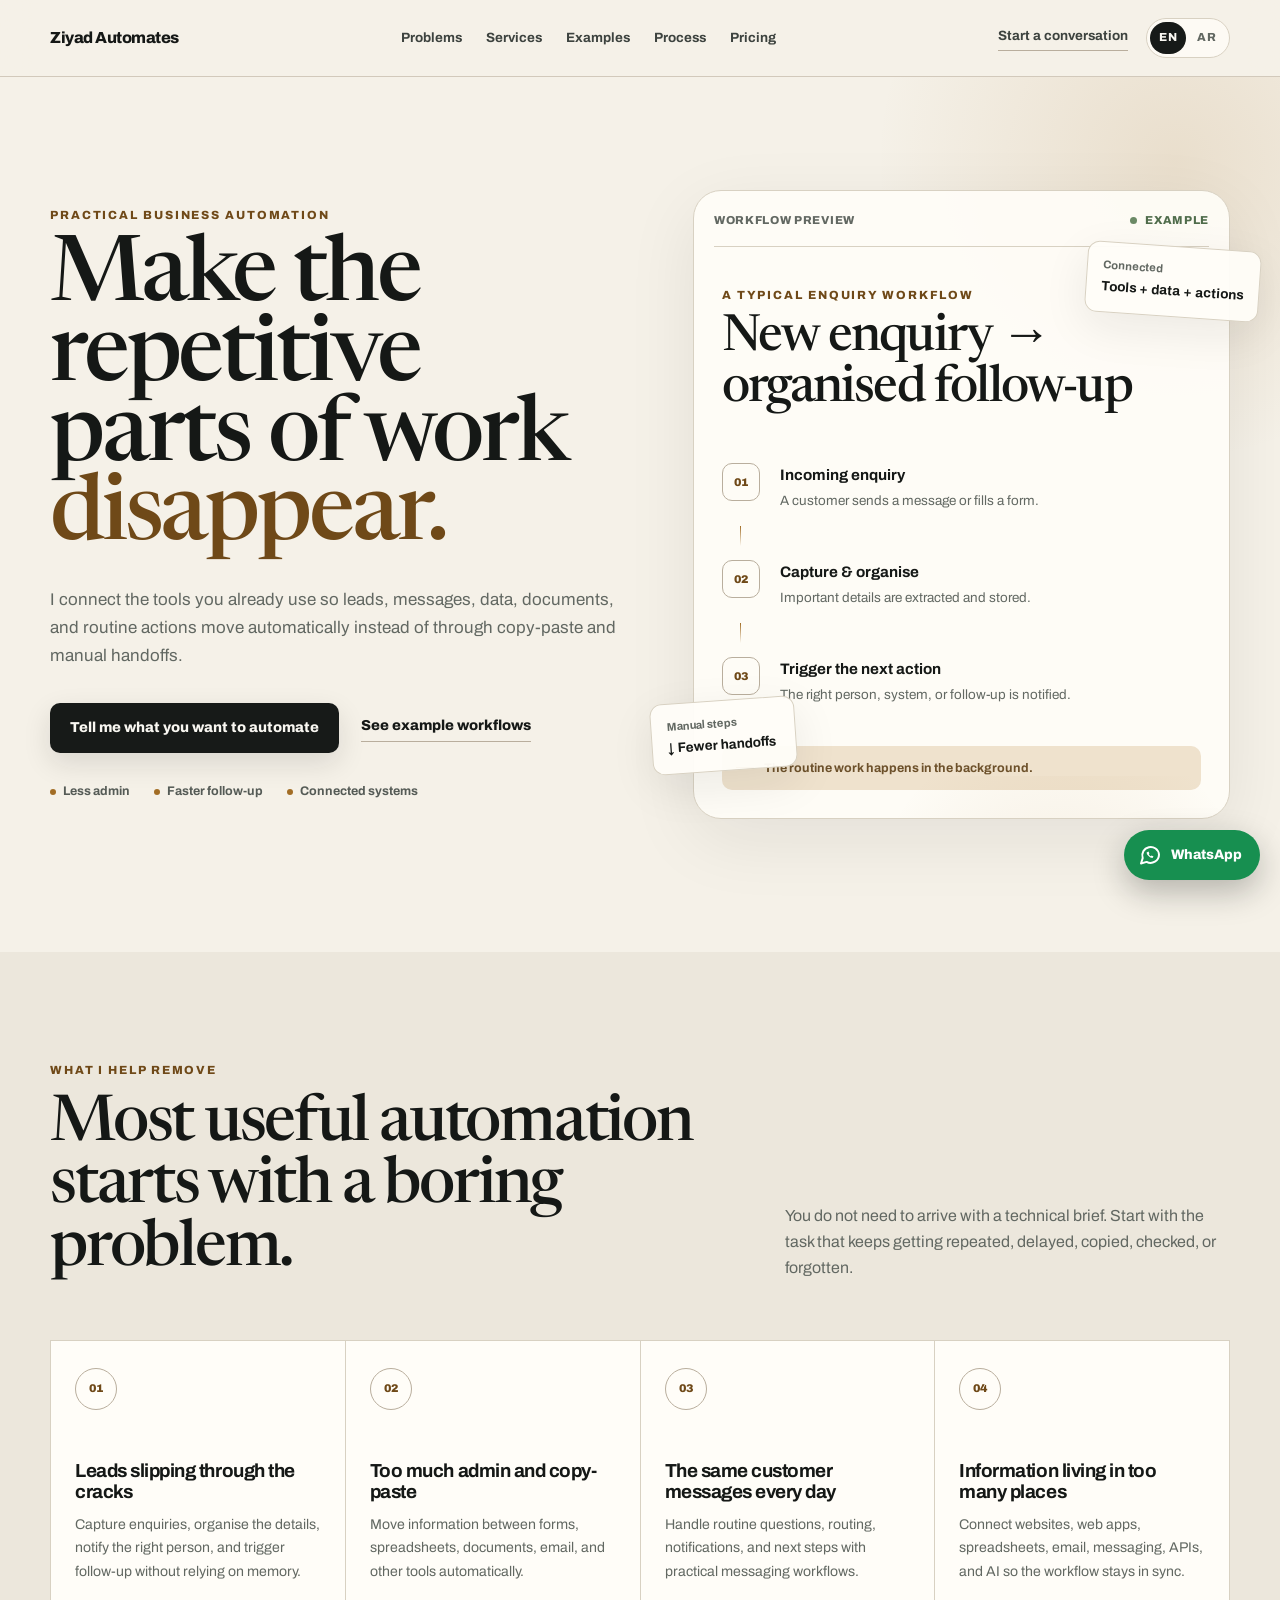
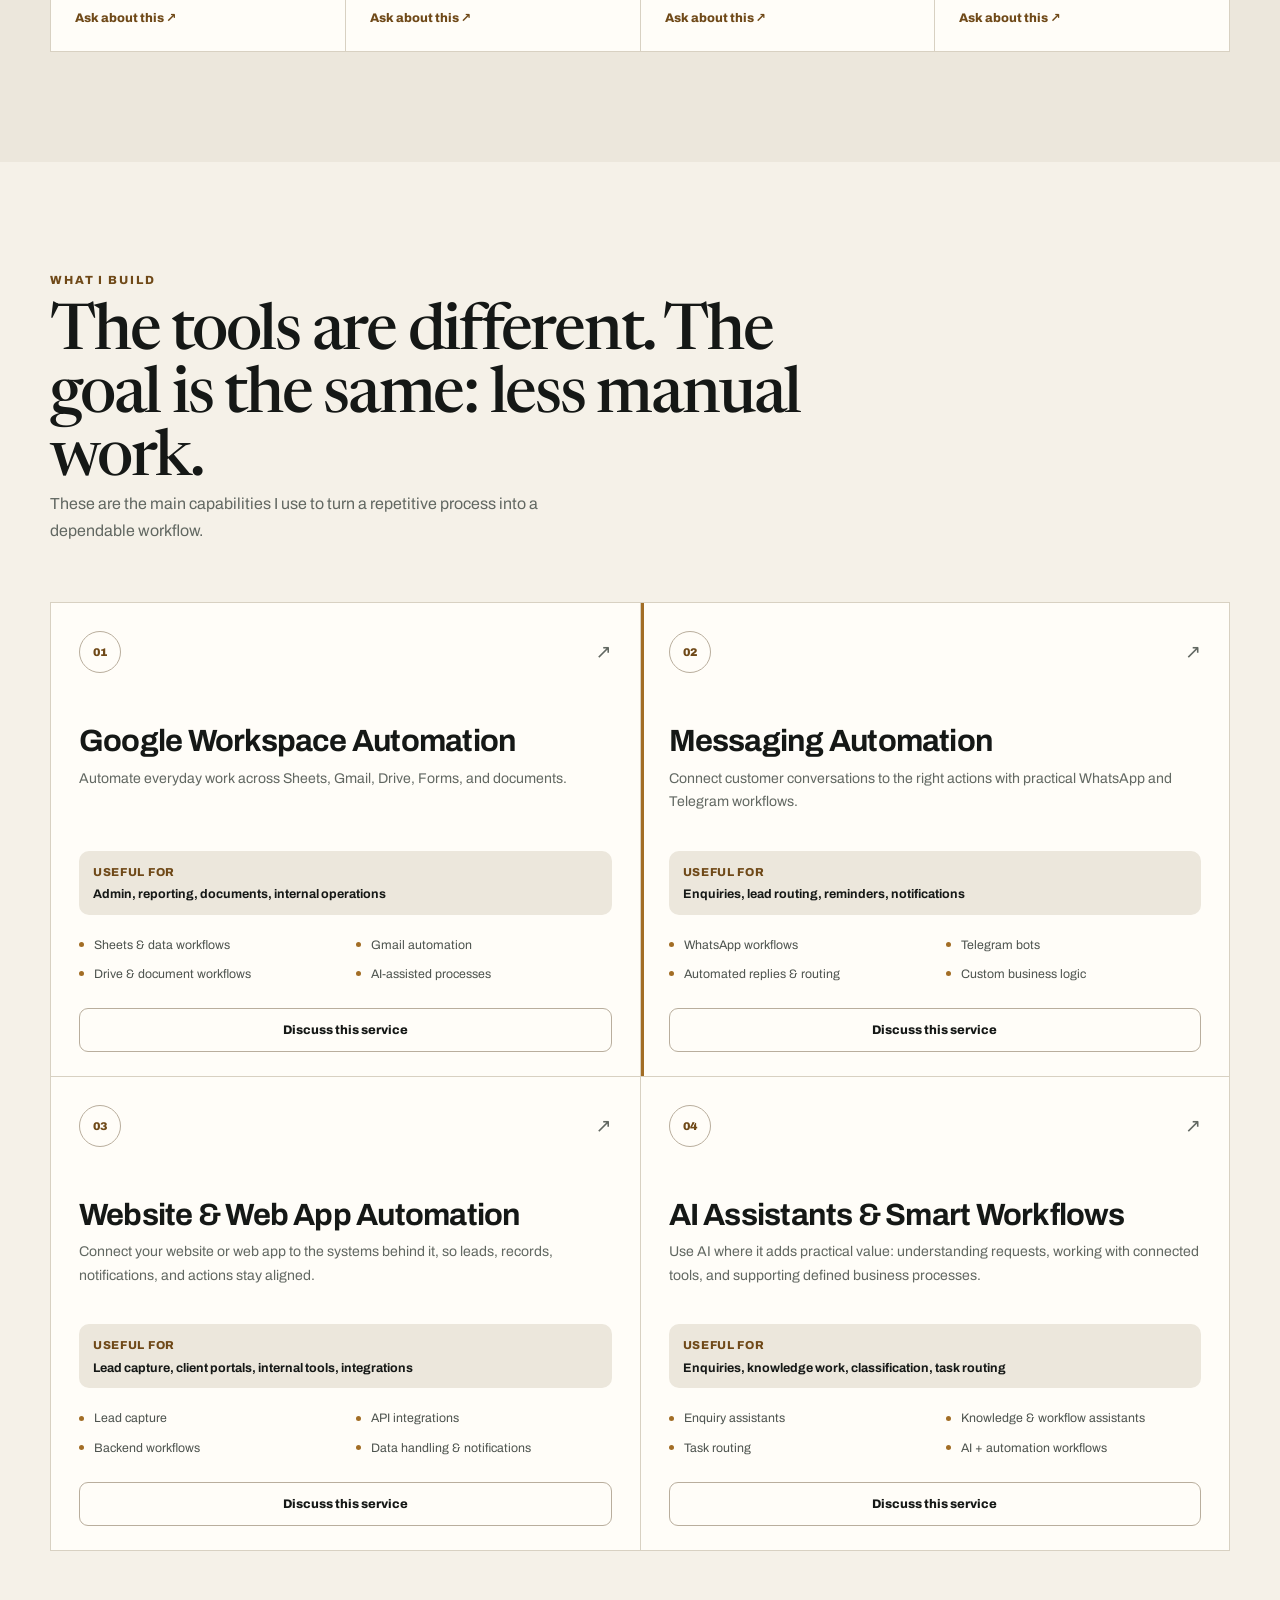
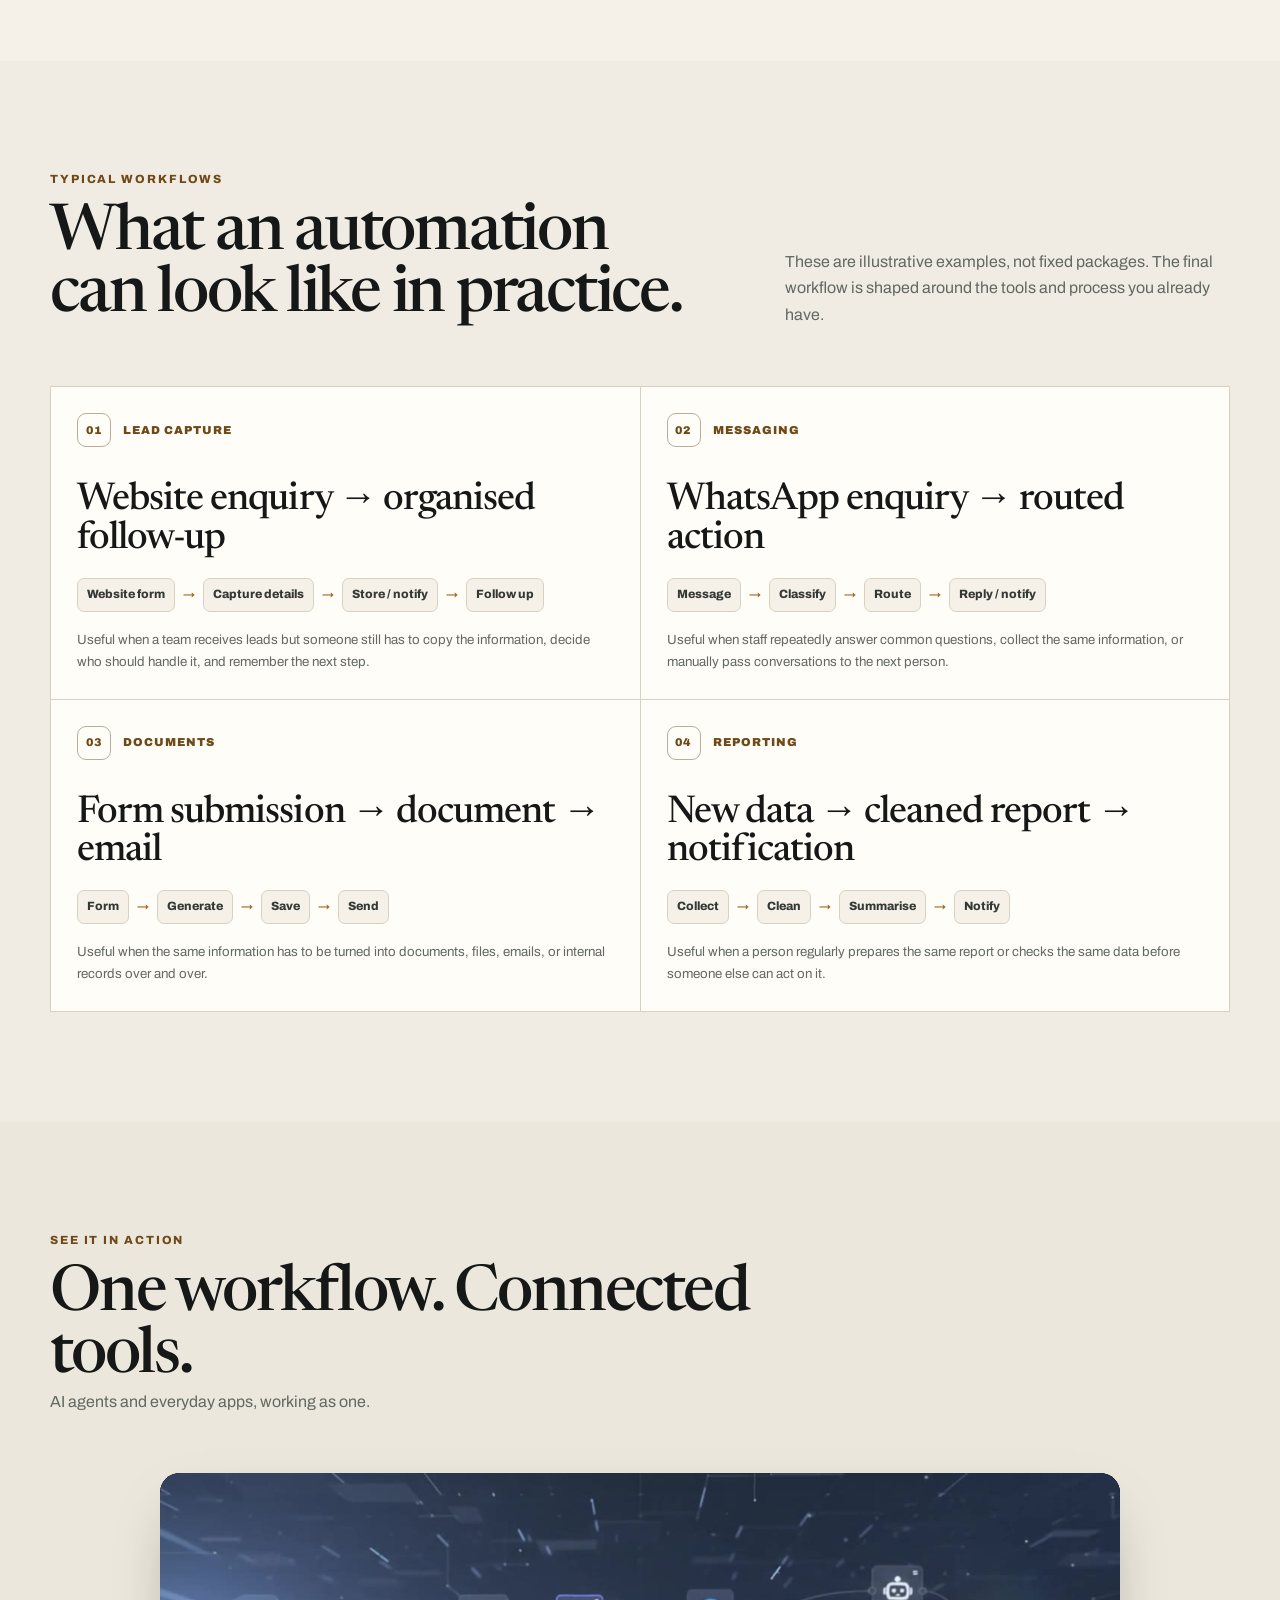
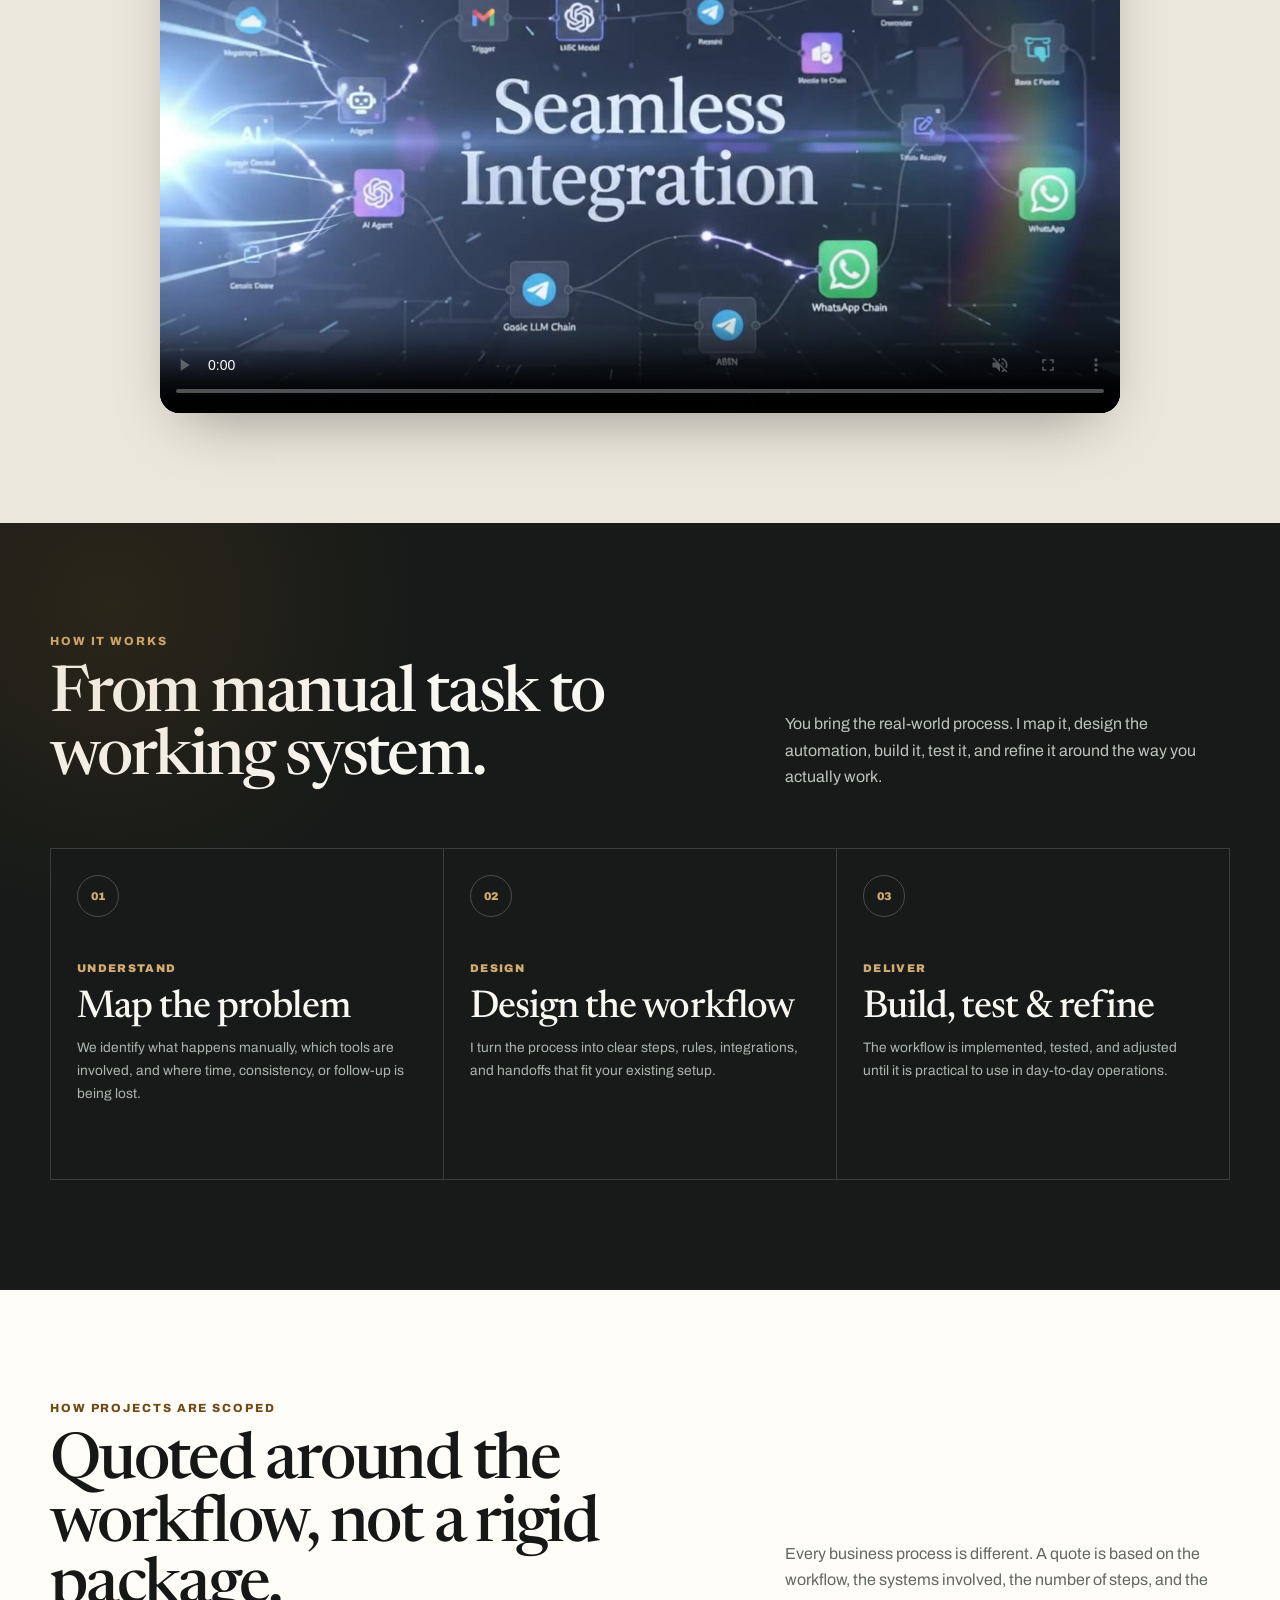
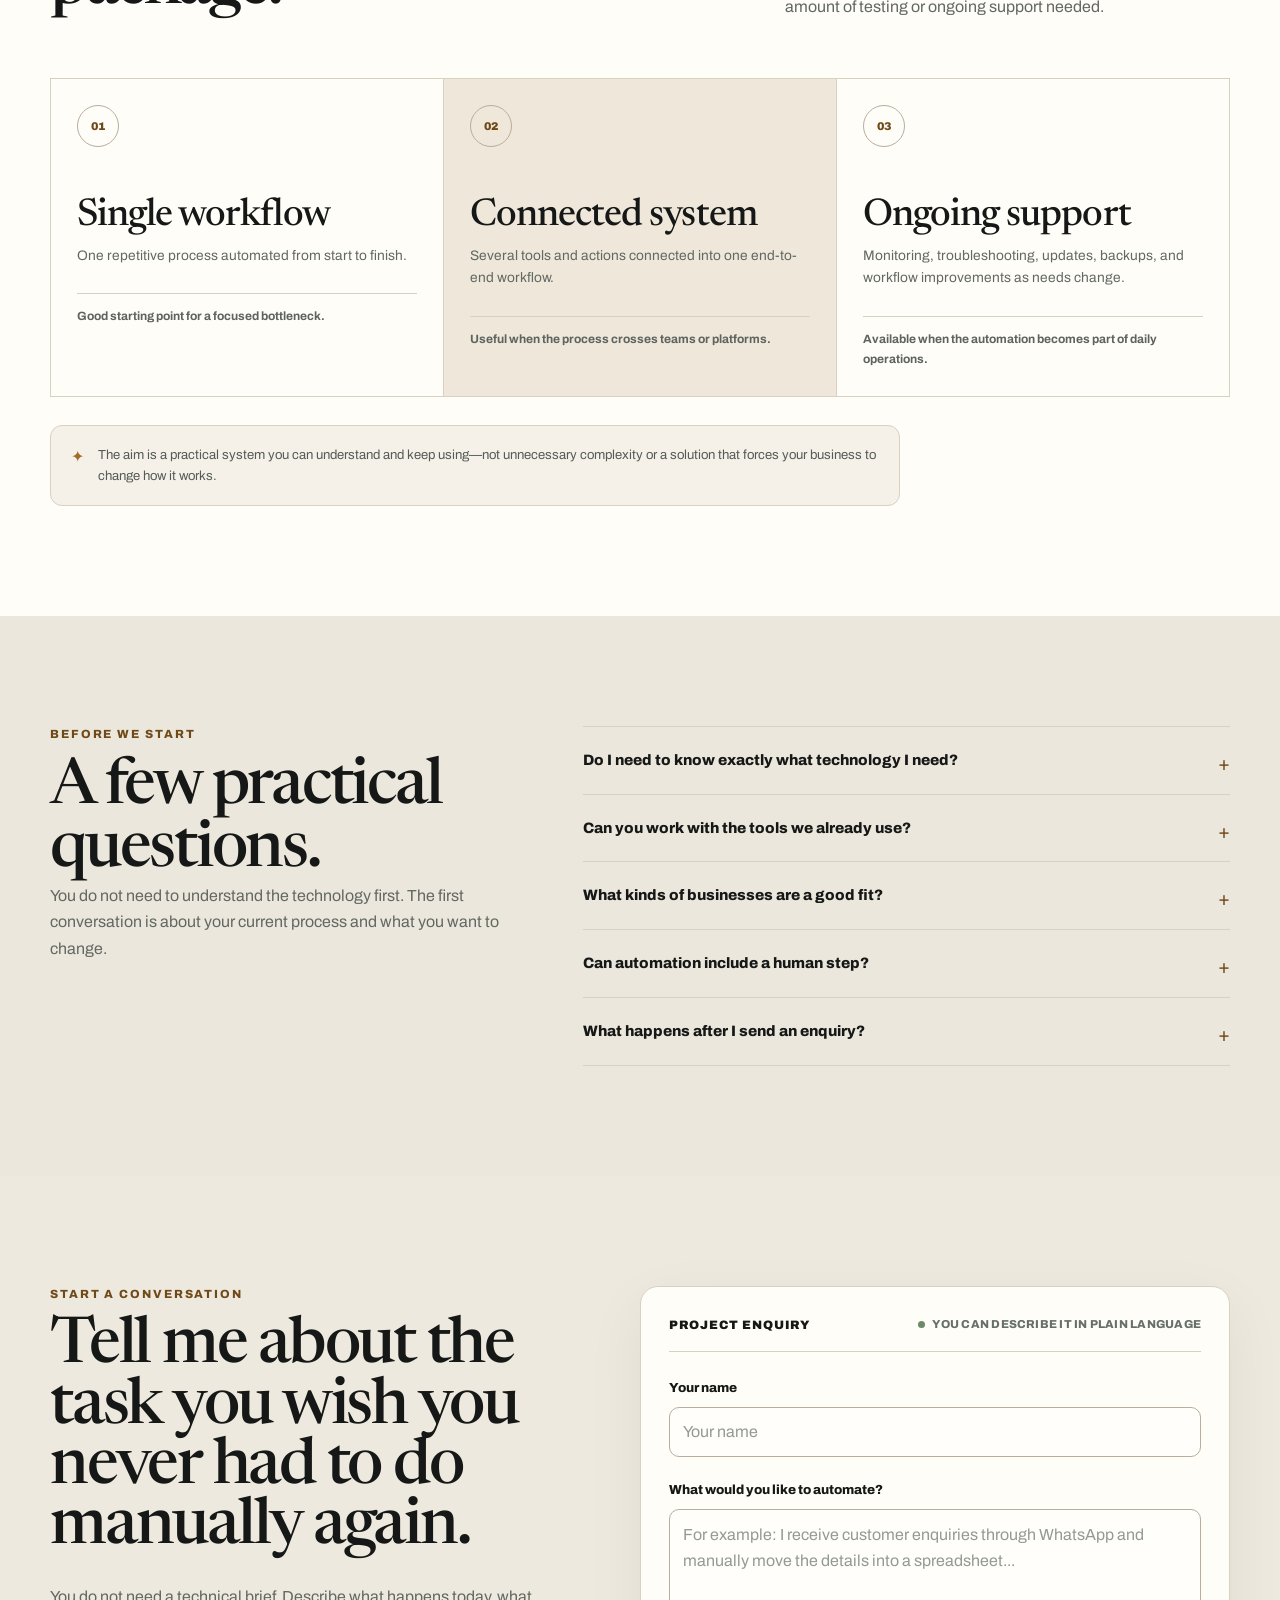
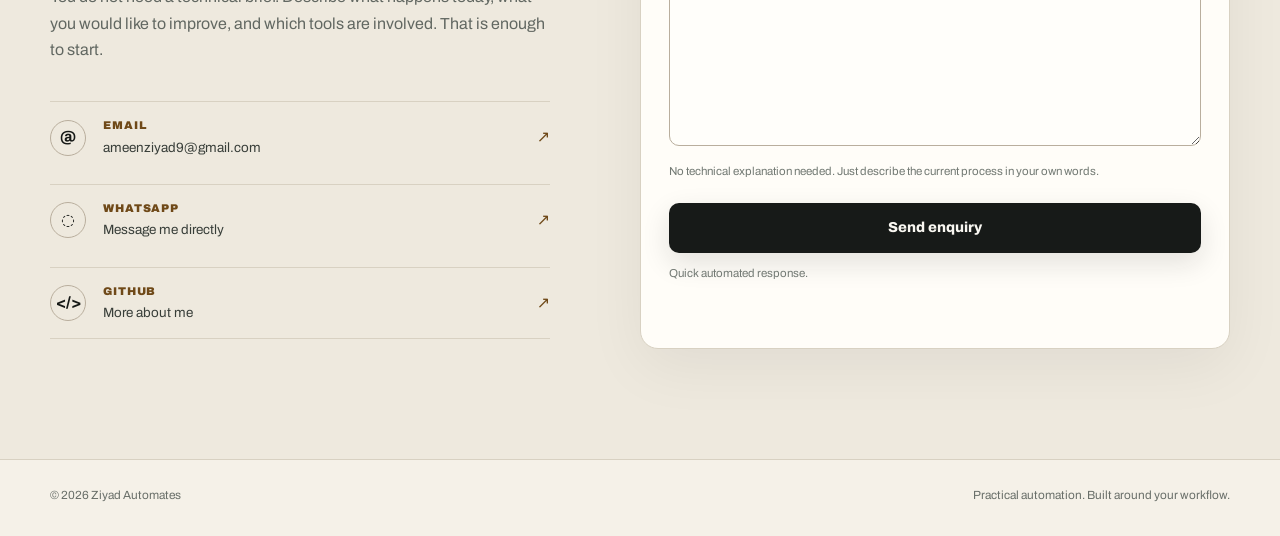
==== index.html @ 6014fdd7 "Added visuals" ====
<!DOCTYPE html>

<html dir="ltr" lang="en">
<head>
<meta charset="utf-8"/>
<meta content="width=device-width, initial-scale=1.0" name="viewport"/>
<meta content="Ziyad Automates builds practical business automations for leads, admin, messaging, websites, Google Workspace, and AI-assisted workflows." name="description"/>
<meta content="#f5f1e8" name="theme-color"/>



<title>Ziyad Automates | Practical Business Automation</title>
<link href="https://fonts.googleapis.com" rel="preconnect"/>
<link crossorigin="" href="https://fonts.gstatic.com" rel="preconnect"/>
<link href="https://fonts.googleapis.com/css2?family=Archivo:wght@400;500;600;700;800&amp;family=Newsreader:opsz,wght@6..72,400;6..72,500;6..72,600;6..72,700&amp;display=swap" rel="stylesheet"/>
<link href="/style.css" rel="stylesheet"/>
<link href="/favicon.ico" rel="icon" sizes="48x48"/>
<link href="/icon-192.png" rel="icon" sizes="192x192" type="image/png"/>
<link href="/apple-touch-icon.png" rel="apple-touch-icon"/>
<link href="https://ziyad-automates.com/" rel="canonical"/><link href="https://ziyad-automates.com/" hreflang="en" rel="alternate"/><link href="https://ziyad-automates.com/ar/" hreflang="ar" rel="alternate"/><link href="https://ziyad-automates.com/" hreflang="x-default" rel="alternate"/><meta content="Ziyad Automates | Practical Business Automation" property="og:title"/><meta content="Ziyad Automates builds practical business automations for leads, admin, messaging, websites, Google Workspace, and AI-assisted workflows." property="og:description"/><meta content="website" property="og:type"/><meta content="https://ziyad-automates.com/" property="og:url"/><meta content="en_US" property="og:locale"/><meta content="ar_AR" property="og:locale:alternate"/><meta content="Ziyad Automates" property="og:site_name"/><meta content="summary" name="twitter:card"/><meta content="Ziyad Automates | Practical Business Automation" name="twitter:title"/><meta content="Ziyad Automates builds practical business automations for leads, admin, messaging, websites, Google Workspace, and AI-assisted workflows." name="twitter:description"/><script type="application/ld+json">{"@context":"https://schema.org","@type":"WebSite","name":"Ziyad Automates","url":"https://ziyad-automates.com/","inLanguage":"en","description":"Ziyad Automates builds practical business automations for leads, admin, messaging, websites, Google Workspace, and AI-assisted workflows."}</script></head>
<body dir="ltr">
<a class="skip-link" href="#main">Skip to content</a>
<header class="site-header" id="top">
<div class="container header-inner">
<a aria-label="Ziyad Automates" class="brand" href="/">Ziyad Automates</a>
<nav aria-label="Primary navigation" class="site-nav">
<a href="#problems">Problems</a>
<a href="#services">Services</a>
<a href="#examples">Examples</a>
<a href="#process">Process</a>
<a href="#pricing">Pricing</a>
</nav>
<div class="header-actions">
<a class="header-cta" href="#contact">Start a conversation</a>
<div aria-label="Language selection" class="language-toggle"><a aria-current="page" aria-label="English" class="language-button active" href="/">EN</a><a aria-label="العربية" class="language-button" href="/ar/">AR</a></div>
</div>
</div>
</header>
<main id="main">
<section class="hero">
<div class="container hero-grid">
<div class="hero-copy">
<p class="eyebrow">Practical business automation</p>
<h1>Make the repetitive parts of work <em>disappear.</em></h1>
<p class="hero-text">I connect the tools you already use so leads, messages, data, documents, and routine actions move automatically instead of through copy-paste and manual handoffs.</p>
<div class="hero-actions">
<a class="button button-primary" href="#contact">Tell me what you want to automate</a>
<a class="text-link" href="#examples">See example workflows</a>
</div>
<div aria-label="Benefits" class="hero-points">
<span>Less admin</span>
<span>Faster follow-up</span>
<span>Connected systems</span>
</div>
</div>
<div aria-label="Example automation workflow" class="hero-visual">
<div class="workflow-window">
<div class="workflow-topbar">
<span class="workflow-label">Workflow preview</span>
<span class="workflow-status"><span aria-hidden="true"></span><span>Example</span></span>
</div>
<div class="workflow-heading">
<p class="eyebrow">A typical enquiry workflow</p>
<h2>New enquiry → organised follow-up</h2>
</div>
<div class="workflow-steps">
<article class="workflow-step">
<span class="step-number">01</span>
<div>
<h3>Incoming enquiry</h3>
<p>A customer sends a message or fills a form.</p>
</div>
</article>
<div aria-hidden="true" class="workflow-connector"></div>
<article class="workflow-step">
<span class="step-number">02</span>
<div>
<h3>Capture &amp; organise</h3>
<p>Important details are extracted and stored.</p>
</div>
</article>
<div aria-hidden="true" class="workflow-connector"></div>
<article class="workflow-step">
<span class="step-number">03</span>
<div>
<h3>Trigger the next action</h3>
<p>The right person, system, or follow-up is notified.</p>
</div>
</article>
</div>
<div class="workflow-footer">
<span aria-hidden="true" class="workflow-line"></span>
<span>The routine work happens in the background.</span>
</div>
</div>
<div class="floating-card floating-card-one">
<span>Manual steps</span>
<strong>↓ Fewer handoffs</strong>
</div>
<div class="floating-card floating-card-two">
<span>Connected</span>
<strong>Tools + data + actions</strong>
</div>
</div>
</div>
</section>
<section class="section section-soft" id="problems">
<div class="container">
<div class="section-heading section-heading-split">
<div>
<p class="eyebrow">What I help remove</p>
<h2>Most useful automation starts with a boring problem.</h2>
</div>
<p>You do not need to arrive with a technical brief. Start with the task that keeps getting repeated, delayed, copied, checked, or forgotten.</p>
</div>
<div class="problem-grid">
<article class="problem-card">
<span class="problem-index">01</span>
<h3>Leads slipping through the cracks</h3>
<p>Capture enquiries, organise the details, notify the right person, and trigger follow-up without relying on memory.</p>
<button class="inline-cta" data-service="lead" type="button">Ask about this ↗</button>
</article>
<article class="problem-card">
<span class="problem-index">02</span>
<h3>Too much admin and copy-paste</h3>
<p>Move information between forms, spreadsheets, documents, email, and other tools automatically.</p>
<button class="inline-cta" data-service="admin" type="button">Ask about this ↗</button>
</article>
<article class="problem-card">
<span class="problem-index">03</span>
<h3>The same customer messages every day</h3>
<p>Handle routine questions, routing, notifications, and next steps with practical messaging workflows.</p>
<button class="inline-cta" data-service="Messaging Automation" type="button">Ask about this ↗</button>
</article>
<article class="problem-card">
<span class="problem-index">04</span>
<h3>Information living in too many places</h3>
<p>Connect websites, web apps, spreadsheets, email, messaging, APIs, and AI so the workflow stays in sync.</p>
<button class="inline-cta" data-service="systems" type="button">Ask about this ↗</button>
</article>
</div>
</div>
</section>
<section class="section" id="services">
<div class="container">
<div class="section-heading">
<p class="eyebrow">What I build</p>
<h2>The tools are different. The goal is the same: less manual work.</h2>
<p>These are the main capabilities I use to turn a repetitive process into a dependable workflow.</p>
</div>
<div class="service-grid">
<article class="service-card">
<div class="service-topline"><span class="service-number">01</span><span aria-hidden="true" class="service-symbol">↗</span></div>
<h3>Google Workspace Automation</h3>
<p>Automate everyday work across Sheets, Gmail, Drive, Forms, and documents.</p>
<div class="service-fit"><span>Useful for</span><strong>Admin, reporting, documents, internal operations</strong></div>
<ul>
<li>Sheets &amp; data workflows</li>
<li>Gmail automation</li>
<li>Drive &amp; document workflows</li>
<li>AI-assisted processes</li>
</ul>
<button class="service-cta" data-service="Google Workspace Automation" type="button">Discuss this service</button>
</article>
<article class="service-card service-card-accent">
<div class="service-topline"><span class="service-number">02</span><span aria-hidden="true" class="service-symbol">↗</span></div>
<h3>Messaging Automation</h3>
<p>Connect customer conversations to the right actions with practical WhatsApp and Telegram workflows.</p>
<div class="service-fit"><span>Useful for</span><strong>Enquiries, lead routing, reminders, notifications</strong></div>
<ul>
<li>WhatsApp workflows</li>
<li>Telegram bots</li>
<li>Automated replies &amp; routing</li>
<li>Custom business logic</li>
</ul>
<button class="service-cta" data-service="Messaging Automation" type="button">Discuss this service</button>
</article>
<article class="service-card">
<div class="service-topline"><span class="service-number">03</span><span aria-hidden="true" class="service-symbol">↗</span></div>
<h3>Website &amp; Web App Automation</h3>
<p>Connect your website or web app to the systems behind it, so leads, records, notifications, and actions stay aligned.</p>
<div class="service-fit"><span>Useful for</span><strong>Lead capture, client portals, internal tools, integrations</strong></div>
<ul>
<li>Lead capture</li>
<li>API integrations</li>
<li>Backend workflows</li>
<li>Data handling &amp; notifications</li>
</ul>
<button class="service-cta" data-service="Website &amp; Web App Automation" type="button">Discuss this service</button>
</article>
<article class="service-card">
<div class="service-topline"><span class="service-number">04</span><span aria-hidden="true" class="service-symbol">↗</span></div>
<h3>AI Assistants &amp; Smart Workflows</h3>
<p>Use AI where it adds practical value: understanding requests, working with connected tools, and supporting defined business processes.</p>
<div class="service-fit"><span>Useful for</span><strong>Enquiries, knowledge work, classification, task routing</strong></div>
<ul>
<li>Enquiry assistants</li>
<li>Knowledge &amp; workflow assistants</li>
<li>Task routing</li>
<li>AI + automation workflows</li>
</ul>
<button class="service-cta" data-service="AI Assistants &amp; Smart Workflows" type="button">Discuss this service</button>
</article>
</div>
</div>
</section>
<section class="section examples-section" id="examples">
<div class="container">
<div class="section-heading section-heading-split">
<div>
<p class="eyebrow">Typical workflows</p>
<h2>What an automation can look like in practice.</h2>
</div>
<p>These are illustrative examples, not fixed packages. The final workflow is shaped around the tools and process you already have.</p>
</div>
<div class="examples-grid">
<article class="example-card">
<div class="example-heading"><span class="example-icon">01</span><span>Lead capture</span></div>
<h3>Website enquiry → organised follow-up</h3>
<div class="flow-list">
<span>Website form</span><b>→</b><span>Capture details</span><b>→</b><span>Store / notify</span><b>→</b><span>Follow up</span>
</div>
<p>Useful when a team receives leads but someone still has to copy the information, decide who should handle it, and remember the next step.</p>
</article>
<article class="example-card">
<div class="example-heading"><span class="example-icon">02</span><span>Messaging</span></div>
<h3>WhatsApp enquiry → routed action</h3>
<div class="flow-list">
<span>Message</span><b>→</b><span>Classify</span><b>→</b><span>Route</span><b>→</b><span>Reply / notify</span>
</div>
<p>Useful when staff repeatedly answer common questions, collect the same information, or manually pass conversations to the next person.</p>
</article>
<article class="example-card">
<div class="example-heading"><span class="example-icon">03</span><span>Documents</span></div>
<h3>Form submission → document → email</h3>
<div class="flow-list">
<span>Form</span><b>→</b><span>Generate</span><b>→</b><span>Save</span><b>→</b><span>Send</span>
</div>
<p>Useful when the same information has to be turned into documents, files, emails, or internal records over and over.</p>
</article>
<article class="example-card">
<div class="example-heading"><span class="example-icon">04</span><span>Reporting</span></div>
<h3>New data → cleaned report → notification</h3>
<div class="flow-list">
<span>Collect</span><b>→</b><span>Clean</span><b>→</b><span>Summarise</span><b>→</b><span>Notify</span>
</div>
<p>Useful when a person regularly prepares the same report or checks the same data before someone else can act on it.</p>
</article>
</div>
</div>
</section>
<section class="section section-soft" id="showcase">
<div class="container">
<div class="section-heading">
<p class="eyebrow">See it in action</p>
<h2>One workflow. Connected tools.</h2>
<p class="showcase-text">AI agents and everyday apps, working as one.</p>
</div>
<div class="showcase-frame">
<video autoplay muted loop controls playsinline preload="auto" poster="automation-workflow-showcase-poster.jpg" aria-label="Automation workflow showcase"><source src="automation-workflow-showcase.mp4" type="video/mp4"/>Your browser does not support video playback.</video>
</div>
</div>
</section>
<section class="section section-dark process-section" id="process">
<div class="container">
<div class="section-heading dark-heading section-heading-split">
<div>
<p class="eyebrow">How it works</p>
<h2>From manual task to working system.</h2>
</div>
<p>You bring the real-world process. I map it, design the automation, build it, test it, and refine it around the way you actually work.</p>
</div>
<div class="process-grid">
<article class="process-step">
<span class="process-number">01</span>
<span class="process-tag">Understand</span>
<h3>Map the problem</h3>
<p>We identify what happens manually, which tools are involved, and where time, consistency, or follow-up is being lost.</p>
</article>
<article class="process-step">
<span class="process-number">02</span>
<span class="process-tag">Design</span>
<h3>Design the workflow</h3>
<p>I turn the process into clear steps, rules, integrations, and handoffs that fit your existing setup.</p>
</article>
<article class="process-step">
<span class="process-number">03</span>
<span class="process-tag">Deliver</span>
<h3>Build, test &amp; refine</h3>
<p>The workflow is implemented, tested, and adjusted until it is practical to use in day-to-day operations.</p>
</article>
</div>
</div>
</section>
<section class="section pricing-section" id="pricing">
<div class="container">
<div class="section-heading section-heading-split">
<div>
<p class="eyebrow">How projects are scoped</p>
<h2>Quoted around the workflow, not a rigid package.</h2>
</div>
<p>Every business process is different. A quote is based on the workflow, the systems involved, the number of steps, and the amount of testing or ongoing support needed.</p>
</div>
<div class="engagement-grid">
<article class="engagement-card">
<span class="engagement-number">01</span>
<h3>Single workflow</h3>
<p>One repetitive process automated from start to finish.</p>
<span class="engagement-use">Good starting point for a focused bottleneck.</span>
</article>
<article class="engagement-card engagement-card-featured">
<span class="engagement-number">02</span>
<h3>Connected system</h3>
<p>Several tools and actions connected into one end-to-end workflow.</p>
<span class="engagement-use">Useful when the process crosses teams or platforms.</span>
</article>
<article class="engagement-card">
<span class="engagement-number">03</span>
<h3>Ongoing support</h3>
<p>Monitoring, troubleshooting, updates, backups, and workflow improvements as needs change.</p>
<span class="engagement-use">Available when the automation becomes part of daily operations.</span>
</article>
</div>
<div class="pricing-note">
<span aria-hidden="true" class="note-mark">✦</span>
<p>The aim is a practical system you can understand and keep using—not unnecessary complexity or a solution that forces your business to change how it works.</p>
</div>
</div>
</section>
<section class="section section-soft faq-section" id="faq">
<div class="container faq-layout">
<div class="section-heading">
<p class="eyebrow">Before we start</p>
<h2>A few practical questions.</h2>
<p>You do not need to understand the technology first. The first conversation is about your current process and what you want to change.</p>
</div>
<div class="faq-list">
<details>
<summary>Do I need to know exactly what technology I need?</summary>
<p>No. Explain the current process and the result you want. The technical approach can be worked out from there.</p>
</details>
<details>
<summary>Can you work with the tools we already use?</summary>
<p>That is the starting point. The goal is usually to connect the tools already in place before introducing unnecessary new software.</p>
</details>
<details>
<summary>What kinds of businesses are a good fit?</summary>
<p>Businesses with recurring admin, enquiries, data handling, document work, reporting, or customer messaging are often a natural fit for workflow automation.</p>
</details>
<details>
<summary>Can automation include a human step?</summary>
<p>Yes. Good automation does not have to remove people from the process. It can prepare information, route work, ask for approval, and leave the final decision with a person.</p>
</details>
<details>
<summary>What happens after I send an enquiry?</summary>
<p>I review the process you described, clarify the important details, and use that conversation to determine whether there is a sensible automation to build.</p>
</details>
</div>
</div>
</section>
<section class="section contact-section" id="contact">
<div class="container contact-layout">
<div class="contact-intro">
<p class="eyebrow">Start a conversation</p>
<h2>Tell me about the task you wish you never had to do manually again.</h2>
<p>You do not need a technical brief. Describe what happens today, what you would like to improve, and which tools are involved. That is enough to start.</p>
<div class="contact-links">
<a class="contact-link" href="mailto:ameenziyad9@gmail.com">
<span aria-hidden="true" class="contact-icon">@</span>
<span class="contact-link-copy">
<span class="contact-label">Email</span>
<span>ameenziyad9@gmail.com</span>
</span>
<span aria-hidden="true" class="contact-link-arrow">↗</span>
</a>
<a aria-label="Open WhatsApp" class="contact-link" href="https://wa.me/601153152511" rel="noopener noreferrer" target="_blank" title="WhatsApp">
<span aria-hidden="true" class="contact-icon whatsapp-mark">◌</span>
<span class="contact-link-copy">
<span class="contact-label">WhatsApp</span>
<span>Message me directly</span>
</span>
<span aria-hidden="true" class="contact-link-arrow">↗</span>
</a>
<a aria-label="Open GitHub profile" class="contact-link" href="https://github.com/ziyad-ameen" rel="noopener noreferrer" target="_blank" title="GitHub">
<span aria-hidden="true" class="contact-icon" dir="ltr">&lt;/&gt;</span>
<span class="contact-link-copy">
<span class="contact-label">GitHub</span>
<span>More about me</span>
</span>
<span aria-hidden="true" class="contact-link-arrow">↗</span>
</a>
</div>
</div>
<div class="contact-card">
<div class="contact-card-top">
<span class="contact-card-label">Project enquiry</span>
<span class="contact-card-status"><span aria-hidden="true"></span><span>You can describe it in plain language</span></span>
</div>
<form id="contactForm" novalidate="">
<div class="form-group">
<label for="name">Your name</label>
<input autocomplete="name" id="name" maxlength="100" name="name" placeholder="Your name" required="" type="text"/>
</div>
<div class="form-group">
<label for="message">What would you like to automate?</label>
<textarea id="message" maxlength="5000" name="message" placeholder="For example: I receive customer enquiries through WhatsApp and manually move the details into a spreadsheet..." required="" rows="8"></textarea>
<p class="field-hint">No technical explanation needed. Just describe the current process in your own words.</p>
</div>
<button class="button button-primary button-full" id="submitButton" type="submit">Send enquiry</button>
<p class="form-response-note">Quick automated response.</p>
<p aria-live="polite" class="response-message" id="responseMessage"></p>
</form>
</div>
</div>
</section>
</main>
<footer class="site-footer">
<div class="container footer-inner">
<p>© <span id="currentYear"></span> <span>Ziyad Automates</span></p>
<p>Practical automation. Built around your workflow.</p>
</div>
</footer>
<script defer="" src="/script.js"></script>
</body>
</html>
---- style.css ----
:root {
    --bg: #f5f1e8;
    --bg-soft: #ece7dc;
    --surface: #fffdf8;
    --ink: #151816;
    --muted: #626862;
    --line: #d8d1c2;
    --line-strong: #b9ae9d;
    --accent: #a26d25;
    --accent-dark: #6f4918;
    --accent-soft: #efe2cd;
    --dark: #171a18;
    --white: #f9f7f1;
    --radius-md: 18px;
    --radius-lg: 28px;
    --shadow: 0 20px 70px rgba(21, 24, 22, 0.08);
    --max: 1180px;
}

* { box-sizing: border-box; }
html { scroll-behavior: smooth; }
body {
    margin: 0;
    background: var(--bg);
    color: var(--ink);
    font-family: "Archivo", system-ui, -apple-system, BlinkMacSystemFont, "Segoe UI", sans-serif;
    font-size: 16px;
    line-height: 1.65;
    -webkit-font-smoothing: antialiased;
}
body[dir="rtl"] { font-family: "Archivo", "Segoe UI", Tahoma, sans-serif; }
::selection { background: var(--accent-soft); color: var(--ink); }
a { color: inherit; text-decoration: none; }
button, input, textarea { font: inherit; }
button { border: 0; }

.container { width: min(calc(100% - 40px), var(--max)); margin: 0 auto; }
.section { padding: 110px 0; }
.section-soft { background: var(--bg-soft); }
.section-dark { background: var(--dark); color: var(--white); }

.skip-link {
    position: fixed; left: 16px; top: 16px; z-index: 1000;
    padding: 10px 14px; border-radius: 8px; background: var(--dark); color: var(--white);
    transform: translateY(-180%); transition: transform 0.2s ease;
}
.skip-link:focus { transform: translateY(0); }

.eyebrow {
    margin: 0 0 15px; color: var(--accent-dark); font-size: 0.74rem; font-weight: 800;
    letter-spacing: 0.16em; line-height: 1.4; text-transform: uppercase;
}
.section-dark .eyebrow, .dark-heading .eyebrow { color: #d2ab70; }

.section-heading { max-width: 780px; margin-bottom: 58px; }
.section-heading-split {
    max-width: none; display: grid; grid-template-columns: minmax(0, 1fr) minmax(280px, 0.68fr);
    gap: 80px; align-items: end;
}
.section-heading h2, .contact-intro h2, .hero h1 {
    margin: 0; font-family: "Newsreader", Georgia, serif; font-weight: 500; letter-spacing: -0.035em;
}
.section-heading h2 { max-width: 790px; font-size: clamp(2.4rem, 5vw, 4.8rem); line-height: 0.98; }
.section-heading > p:last-child, .section-heading-split > p {
    margin: 0; max-width: 520px; color: var(--muted);
}
.dark-heading > p:last-child, .dark-heading p { color: #bdc3bd; }

.site-header {
    position: sticky; top: 0; z-index: 50; border-bottom: 1px solid rgba(185, 174, 157, 0.6);
    background: rgba(245, 241, 232, 0.88); backdrop-filter: blur(16px);
}
.header-inner {
    min-height: 76px; display: grid; grid-template-columns: auto 1fr auto; align-items: center; gap: 28px;
}
.brand { font-weight: 800; letter-spacing: -0.03em; white-space: nowrap; }
.site-nav { justify-self: center; display: flex; align-items: center; gap: 24px; }
.site-nav a, .header-cta { color: #3d433f; font-size: 0.84rem; font-weight: 700; }
.site-nav a:hover, .site-nav a:focus-visible, .header-cta:hover, .header-cta:focus-visible { color: var(--accent-dark); }
.header-actions { display: flex; align-items: center; justify-content: flex-end; gap: 18px; }
.header-cta { border-bottom: 1px solid var(--line-strong); padding-bottom: 2px; }
.language-toggle {
    display: inline-flex; align-items: center; gap: 2px; padding: 3px; border: 1px solid var(--line);
    border-radius: 999px; background: rgba(255, 253, 248, 0.78);
}
.language-button {
    display: inline-flex; align-items: center; justify-content: center; min-width: 34px; padding: 6px 9px; border-radius: 999px; background: transparent; color: var(--muted);
    cursor: pointer; font-size: 0.73rem; font-weight: 800; letter-spacing: 0.07em;
}
.language-button:hover, .language-button:focus-visible { color: var(--ink); }
.language-button.active { background: var(--dark); color: var(--white); }

.hero { position: relative; overflow: clip; padding: 105px 0 125px; }
.hero::before {
    content: ""; position: absolute; width: 650px; height: 650px; top: -240px; right: -220px; border-radius: 50%;
    background: radial-gradient(circle, rgba(162, 109, 37, 0.14), transparent 65%); pointer-events: none;
}
.hero-grid {
    position: relative; display: grid; grid-template-columns: minmax(0, 0.96fr) minmax(440px, 0.9fr); gap: 70px; align-items: center;
}
.hero-copy { padding: 25px 0; }
.hero h1 { max-width: 700px; font-size: clamp(3.6rem, 7.1vw, 7.4rem); line-height: 0.88; }
.hero h1 em { color: var(--accent-dark); font-style: normal; }
.hero-text { max-width: 660px; margin: 28px 0 0; color: var(--muted); font-size: 1.06rem; }
.hero-actions { display: flex; align-items: center; gap: 22px; margin-top: 33px; }
.button {
    display: inline-flex; align-items: center; justify-content: center; min-height: 50px; padding: 12px 20px;
    border-radius: 10px; cursor: pointer; font-size: 0.9rem; font-weight: 800;
    transition: transform 0.2s ease, box-shadow 0.2s ease, background 0.2s ease;
}
.button:hover, .button:focus-visible { transform: translateY(-2px); }
.button-primary { background: var(--dark); color: var(--white); box-shadow: 0 10px 28px rgba(21, 24, 22, 0.12); }
.button-primary:hover, .button-primary:focus-visible { background: #242a26; box-shadow: 0 14px 36px rgba(21, 24, 22, 0.16); }
.text-link { font-size: 0.9rem; font-weight: 800; border-bottom: 1px solid var(--line-strong); padding-bottom: 3px; }
.hero-points {
    display: flex; flex-wrap: wrap; gap: 9px 24px; margin-top: 28px; color: #555b56; font-size: 0.78rem; font-weight: 700;
}
.hero-points span { display: inline-flex; align-items: center; gap: 7px; }
.hero-points span::before { content: ""; width: 6px; height: 6px; border-radius: 50%; background: var(--accent); }

.hero-visual { position: relative; min-height: 555px; display: flex; align-items: center; }
.workflow-window {
    position: relative; width: 100%; padding: 20px; border: 1px solid var(--line); border-radius: var(--radius-lg);
    background: rgba(255, 253, 248, 0.92); box-shadow: var(--shadow); overflow: hidden;
}
.workflow-window::after {
    content: ""; position: absolute; inset: auto -15% -38% 22%; height: 280px;
    background: radial-gradient(circle, rgba(162, 109, 37, 0.1), transparent 68%); pointer-events: none;
}
.workflow-topbar { display: flex; align-items: center; justify-content: space-between; padding-bottom: 16px; border-bottom: 1px solid var(--line); }
.workflow-label, .workflow-status, .contact-card-status, .service-fit span {
    font-size: 0.72rem; font-weight: 800; letter-spacing: 0.06em; text-transform: uppercase;
}
.workflow-label { color: var(--muted); }
.workflow-status { display: inline-flex; gap: 8px; align-items: center; color: #4f6c4b; }
.workflow-status span:first-child, .contact-card-status span:first-child {
    width: 7px; height: 7px; border-radius: 50%; background: #6b8a66;
}
.workflow-heading { padding: 40px 8px 26px; }
.workflow-heading .eyebrow { margin-bottom: 10px; }
.workflow-heading h2 {
    margin: 0; max-width: 580px; font-family: "Newsreader", Georgia, serif; font-size: clamp(2.2rem, 4vw, 4rem);
    font-weight: 500; line-height: 0.98; letter-spacing: -0.035em;
}
.workflow-steps { position: relative; padding: 6px 8px 14px; }
.workflow-step { display: grid; grid-template-columns: 42px 1fr; gap: 16px; align-items: start; padding: 17px 0; }
.step-number {
    display: grid; width: 38px; height: 38px; place-items: center; border: 1px solid var(--line-strong); border-radius: 10px;
    color: var(--accent-dark); font-size: 0.7rem; font-weight: 900;
}
.workflow-step h3 { margin: 0; font-size: 0.95rem; }
.workflow-step p { margin: 2px 0 0; color: var(--muted); font-size: 0.84rem; }
.workflow-connector { width: 1px; height: 20px; margin: -3px 0 -3px 18px; background: linear-gradient(var(--accent), transparent); }
.workflow-footer {
    display: flex; align-items: center; gap: 10px; margin: 8px; padding: 12px 14px; border-radius: 10px;
    background: var(--accent-soft); color: #6d512b; font-size: 0.78rem; font-weight: 700;
}
.workflow-line { width: 18px; height: 1px; background: var(--accent); }
.floating-card {
    position: absolute; z-index: 2; min-width: 145px; padding: 13px 15px; border: 1px solid var(--line); border-radius: 12px;
    background: rgba(255, 253, 248, 0.96); box-shadow: 0 14px 45px rgba(21, 24, 22, 0.08);
}
.floating-card span, .floating-card strong { display: block; }
.floating-card span { color: var(--muted); font-size: 0.7rem; font-weight: 700; }
.floating-card strong { margin-top: 2px; font-size: 0.84rem; }
.floating-card-one { left: -42px; bottom: 48px; transform: rotate(-4deg); }
.floating-card-two { right: -30px; top: 56px; transform: rotate(4deg); }

.problem-grid, .service-grid, .examples-grid, .engagement-grid {
    display: grid; gap: 1px; border: 1px solid var(--line); background: var(--line);
}
.problem-grid { grid-template-columns: repeat(4, minmax(0, 1fr)); }
.problem-card, .service-card, .example-card, .engagement-card { background: var(--surface); }
.problem-card { min-height: 310px; padding: 27px 24px 22px; display: flex; flex-direction: column; }
.problem-index, .example-icon, .service-number, .engagement-number, .process-number {
    display: inline-flex; width: 42px; height: 42px; align-items: center; justify-content: center;
    border: 1px solid var(--line-strong); border-radius: 50%; color: var(--accent-dark); font-size: 0.7rem; font-weight: 900;
}
.problem-card h3, .service-card h3, .example-card h3, .engagement-card h3, .process-step h3 { letter-spacing: -0.025em; }
.problem-card h3 { margin: 50px 0 10px; font-size: 1.18rem; line-height: 1.15; }
.problem-card p, .service-card p, .example-card p, .engagement-card p, .process-step p, .faq-list p { color: var(--muted); }
.problem-card p { margin: 0; font-size: 0.88rem; }
.inline-cta, .service-cta {
    margin-top: auto; align-self: flex-start; padding: 0; background: transparent; color: var(--accent-dark); cursor: pointer;
    font-size: 0.78rem; font-weight: 800;
}
.inline-cta:hover, .inline-cta:focus-visible, .service-cta:hover, .service-cta:focus-visible { color: var(--accent); }
.service-grid { grid-template-columns: repeat(2, minmax(0, 1fr)); }
.service-card { position: relative; min-height: 455px; padding: 28px 28px 24px; }
.service-card::before {
    content: ""; position: absolute; inset: 0 auto 0 0; width: 3px; background: transparent; transition: background 0.2s ease;
}
.service-card:hover::before, .service-card-accent::before { background: var(--accent); }
.service-topline { display: flex; justify-content: space-between; align-items: center; }
.service-symbol { color: var(--muted); font-size: 1.2rem; }
.service-card h3 { max-width: 470px; margin: 52px 0 10px; font-size: clamp(1.45rem, 2.4vw, 2.05rem); line-height: 1.02; }
.service-card > p { min-height: 64px; margin: 0; font-size: 0.88rem; }
.service-fit { display: grid; gap: 4px; min-height: 64px; margin-top: 20px; padding: 12px 14px; border-radius: 10px; background: var(--bg-soft); }
.service-fit span { color: var(--accent-dark); }
.service-fit strong { font-size: 0.78rem; line-height: 1.35; }
.service-card ul { display: grid; grid-template-columns: repeat(2, minmax(0, 1fr)); gap: 9px 22px; margin: 20px 0 0; padding: 0; list-style: none; }
.service-card li { position: relative; padding-left: 15px; color: #4d534e; font-size: 0.77rem; }
.service-card li::before { content: ""; position: absolute; top: 0.62em; left: 0; width: 5px; height: 5px; border-radius: 50%; background: var(--accent); }
.service-cta { width: 100%; min-height: 44px; margin-top: 24px; padding: 9px 12px; border: 1px solid var(--line-strong); border-radius: 9px; color: var(--ink); }

.examples-section { background: #f0ece3; }
.examples-grid { grid-template-columns: repeat(2, minmax(0, 1fr)); }
.example-card { min-height: 300px; padding: 26px; }
.example-heading { display: flex; align-items: center; gap: 12px; color: var(--accent-dark); font-size: 0.72rem; font-weight: 900; letter-spacing: 0.09em; text-transform: uppercase; }
.example-icon { flex: 0 0 auto; width: 34px; height: 34px; border-radius: 9px; }
.example-card h3 { margin: 34px 0 20px; max-width: 560px; font-family: "Newsreader", Georgia, serif; font-size: clamp(1.75rem, 3vw, 2.55rem); font-weight: 500; line-height: 1; }
.flow-list { display: flex; flex-wrap: wrap; align-items: center; gap: 8px; margin-bottom: 17px; color: #343935; font-size: 0.75rem; font-weight: 800; }
.flow-list span { padding: 6px 9px; border: 1px solid var(--line); border-radius: 7px; background: var(--bg); }
.flow-list b { color: var(--accent); }
.example-card p { margin: 0; font-size: 0.83rem; }

.process-section { position: relative; overflow: hidden; }
.process-section::before {
    content: ""; position: absolute; width: 620px; height: 620px; top: -230px; left: -200px; border-radius: 50%;
    background: radial-gradient(circle, rgba(162, 109, 37, 0.14), transparent 70%); pointer-events: none;
}
.process-grid { position: relative; display: grid; grid-template-columns: repeat(3, minmax(0, 1fr)); gap: 1px; border: 1px solid #39403b; background: #39403b; }
.process-step { min-height: 330px; padding: 26px; background: var(--dark); }
.process-step .process-number { border-color: #48504a; color: #d2ab70; }
.process-tag { display: block; margin-top: 42px; color: #d2ab70; font-size: 0.7rem; font-weight: 900; letter-spacing: 0.12em; text-transform: uppercase; }
.process-step h3 { margin: 11px 0 10px; font-family: "Newsreader", Georgia, serif; font-size: clamp(1.7rem, 3vw, 2.5rem); font-weight: 500; line-height: 1; }
.process-step p { margin: 0; color: #adb5af; font-size: 0.86rem; }

.pricing-section { background: var(--surface); }
.engagement-grid { grid-template-columns: repeat(3, minmax(0, 1fr)); }
.engagement-card { min-height: 275px; padding: 26px; }
.engagement-card-featured { background: #eee7da; }
.engagement-card h3 { margin: 50px 0 9px; font-family: "Newsreader", Georgia, serif; font-size: clamp(1.7rem, 3vw, 2.4rem); font-weight: 500; line-height: 1; }
.engagement-card p { margin: 0; font-size: 0.86rem; }
.engagement-use { display: block; margin-top: 26px; padding-top: 13px; border-top: 1px solid var(--line); color: #5d635f; font-size: 0.75rem; font-weight: 700; }
.pricing-note { display: grid; grid-template-columns: auto 1fr; gap: 14px; align-items: start; max-width: 850px; margin-top: 28px; padding: 18px 20px; border: 1px solid var(--line); border-radius: 12px; background: var(--bg); }
.note-mark { color: var(--accent); }
.pricing-note p { margin: 0; color: #555b56; font-size: 0.82rem; }

.faq-layout { display: grid; grid-template-columns: minmax(0, 0.7fr) minmax(0, 1fr); gap: 80px; align-items: start; }
.faq-list { border-top: 1px solid var(--line); }
.faq-list details { border-bottom: 1px solid var(--line); }
.faq-list summary { position: relative; padding: 21px 34px 21px 0; cursor: pointer; list-style: none; font-size: 0.94rem; font-weight: 800; }
.faq-list summary::-webkit-details-marker { display: none; }
.faq-list summary::after { content: "+"; position: absolute; right: 0; color: var(--accent-dark); font-size: 1.2rem; font-weight: 400; }
.faq-list details[open] summary::after { content: "−"; }
.faq-list p { margin: -4px 0 20px; padding-right: 22px; font-size: 0.84rem; }

.contact-section { background: #eee9de; }
.contact-layout { display: grid; grid-template-columns: minmax(0, 0.78fr) minmax(420px, 0.92fr); gap: 90px; align-items: start; }
.contact-intro h2 { max-width: 680px; font-size: clamp(2.8rem, 5vw, 5rem); line-height: 0.94; }
.contact-intro > p:not(.eyebrow) { max-width: 600px; margin: 26px 0 0; color: var(--muted); }
.contact-links { display: grid; gap: 11px; margin-top: 38px; max-width: 560px; }
.contact-link { display: grid; grid-template-columns: 40px 1fr auto; gap: 13px; align-items: center; padding: 14px 0; border-top: 1px solid var(--line); }
.contact-link:last-child { border-bottom: 1px solid var(--line); }
.contact-icon { display: grid; width: 36px; height: 36px; place-items: center; border: 1px solid var(--line-strong); border-radius: 50%; font-weight: 800; }
.contact-label, .contact-link-copy span:last-child { display: block; }
.contact-label { color: var(--accent-dark); font-size: 0.7rem; font-weight: 900; letter-spacing: 0.08em; text-transform: uppercase; }
.contact-link-copy span:last-child { margin-top: 2px; color: #383e39; font-size: 0.84rem; }
.contact-link-arrow { color: var(--accent-dark); }
.contact-card { padding: 28px; border: 1px solid var(--line); border-radius: var(--radius-md); background: var(--surface); box-shadow: 0 18px 60px rgba(21, 24, 22, 0.06); }
.contact-card-top { display: flex; align-items: center; justify-content: space-between; gap: 16px; padding-bottom: 16px; margin-bottom: 25px; border-bottom: 1px solid var(--line); }
.contact-card-label { font-size: 0.76rem; font-weight: 900; letter-spacing: 0.08em; text-transform: uppercase; }
.contact-card-status { display: inline-flex; align-items: center; gap: 7px; color: #667069; letter-spacing: 0.02em; }
.form-group { margin-bottom: 22px; }
.form-group label { display: block; margin-bottom: 8px; font-size: 0.82rem; font-weight: 800; }
.form-group input, .form-group textarea { width: 100%; border: 1px solid var(--line-strong); border-radius: 10px; background: #fffefa; color: var(--ink); outline: 0; transition: border-color 0.2s ease, box-shadow 0.2s ease; }
.form-group input { min-height: 50px; padding: 11px 13px; }
.form-group textarea { min-height: 200px; padding: 12px 13px; resize: vertical; }
.form-group input::placeholder, .form-group textarea::placeholder { color: #939a94; }
.form-group input:focus, .form-group textarea:focus { border-color: var(--accent); box-shadow: 0 0 0 4px rgba(162, 109, 37, 0.1); }
.field-hint { margin: 8px 0 0; color: #737a74; font-size: 0.72rem; }
.button-full { width: 100%; }
.button:disabled { cursor: wait; opacity: 0.6; transform: none; }
.form-response-note { margin: 11px 0 0; color: #737a74; font-size: 0.72rem; line-height: 1.6; }
.response-message { min-height: 24px; margin: 13px 0 0; color: var(--accent-dark); font-size: 0.78rem; font-weight: 700; white-space: pre-line; }
.site-footer { border-top: 1px solid var(--line); background: var(--bg); }
.footer-inner { display: flex; justify-content: space-between; gap: 30px; padding: 26px 0 31px; color: #696f69; font-size: 0.74rem; }
.footer-inner p { margin: 0; }

[dir="rtl"] .faq-list summary { padding-right: 0; padding-left: 34px; }
[dir="rtl"] .faq-list summary::after { right: auto; left: 0; }
[dir="rtl"] .service-card li { padding-left: 0; padding-right: 15px; }
[dir="rtl"] .service-card li::before { left: auto; right: 0; }
[dir="rtl"] .floating-card-one { left: auto; right: -42px; }
[dir="rtl"] .floating-card-two { right: auto; left: -30px; }
[dir="rtl"] .workflow-connector { margin-left: 0; margin-right: 18px; }
[dir="rtl"] .pricing-note, [dir="rtl"] .contact-link, [dir="rtl"] .workflow-step, [dir="rtl"] .hero-points span { text-align: right; }

:focus-visible { outline: 3px solid rgba(162, 109, 37, 0.45); outline-offset: 3px; }


/* Video showcase sections */
.showcase-frame {
    max-width: 960px;
    margin: 2.5rem auto 0;
    border-radius: 20px;
    overflow: hidden;
    background: #0b0d14;
    box-shadow: 0 24px 60px -24px rgba(0, 0, 0, 0.4);
}
.showcase-frame video {
    display: block;
    width: 100%;
    height: auto;
    aspect-ratio: 16 / 9;
    background: #0b0d14;
}
.agent-grid {
    display: grid;
    grid-template-columns: minmax(0, 460px) minmax(0, 1fr);
    gap: 80px;
    align-items: center;
}
.agent-media {
    grid-column: 1;
    grid-row: 1;
    width: 100%;
    max-width: 460px;
    justify-self: center;
    border: 1px solid var(--line);
    border-radius: var(--radius-lg);
    overflow: hidden;
    background: #000;
    box-shadow: var(--shadow);
}
.agent-media video {
    display: block;
    width: 100%;
    height: auto;
    aspect-ratio: 1080 / 1104;
    background: #000;
}
.agent-copy {
    grid-column: 2;
    grid-row: 1;
}
.section-heading.agent-copy { margin-bottom: 0; }
.section-heading.agent-copy h2 {
    font-size: clamp(2rem, 3.6vw, 3.2rem);
    line-height: 1.2;
}
.agent-copy .flow-list { margin: 26px 0 22px; }

@media (max-width: 1100px) {
    .site-nav { gap: 16px; }
    .header-inner { gap: 18px; }
    .hero-grid { grid-template-columns: 1fr; gap: 55px; }
    .hero-copy { max-width: 820px; }
    .hero-visual { max-width: 780px; }
    .problem-grid { grid-template-columns: repeat(2, minmax(0, 1fr)); }
    .service-card, .example-card { min-height: 420px; }
    .contact-layout, .faq-layout { gap: 60px; }
}

@media (max-width: 900px) {
    .agent-grid { grid-template-columns: 1fr; gap: 40px; }
    .agent-media, .agent-copy { grid-column: 1; grid-row: auto; }
    .header-inner { grid-template-columns: auto 1fr auto; grid-template-rows: auto auto; }
    .site-nav {
        grid-column: 1 / -1;
        grid-row: 2;
        width: 100%;
        justify-self: stretch;
        justify-content: flex-start;
        overflow-x: auto;
        gap: 20px;
        padding: 0 0 12px;
        scrollbar-width: none;
    }
    .site-nav::-webkit-scrollbar { display: none; }
    .header-actions { justify-self: end; grid-column: 3; grid-row: 1; }
    .section-heading-split, .faq-layout, .contact-layout { grid-template-columns: 1fr; }
    .section-heading-split { gap: 28px; }
    .service-grid, .examples-grid, .engagement-grid { grid-template-columns: 1fr; }
    .service-card, .example-card, .engagement-card { min-height: auto; }
    .service-card > p { min-height: auto; }
    .process-grid { grid-template-columns: 1fr; }
    .process-step { min-height: 260px; }
    .contact-card { max-width: 760px; }
}

@media (max-width: 640px) {
    .container { width: min(calc(100% - 28px), var(--max)); }
    .section { padding: 78px 0; }
    .header-inner { min-height: 68px; }
    .header-cta { display: none; }
    .hero { padding: 75px 0 85px; }
    .hero h1 { font-size: clamp(3rem, 16vw, 5.2rem); }
    .hero-text { font-size: 0.98rem; }
    .hero-actions { flex-direction: column; align-items: stretch; }
    .hero-actions .text-link { align-self: flex-start; }
    .hero-visual { min-height: 0; padding: 12px 0 38px; }
    .floating-card { display: none; }
    .workflow-window { padding: 16px; border-radius: 18px; }
    .workflow-heading { padding: 30px 4px 18px; }
    .workflow-heading h2 { font-size: 2.05rem; }
    .workflow-step { gap: 12px; }
    .problem-grid { grid-template-columns: 1fr; }
    .problem-card { min-height: auto; }
    .service-card, .example-card, .engagement-card, .contact-card { padding: 22px; }
    .service-card ul { grid-template-columns: 1fr; }
    .flow-list { gap: 5px; }
    .flow-list b { display: none; }
    .footer-inner { flex-direction: column; gap: 8px; }
    .contact-card-top { align-items: flex-start; flex-direction: column; }
}

@media (prefers-reduced-motion: reduce) {
    html { scroll-behavior: auto; }
    *, *::before, *::after { transition-duration: 0.01ms !important; animation-duration: 0.01ms !important; animation-iteration-count: 1 !important; }
}
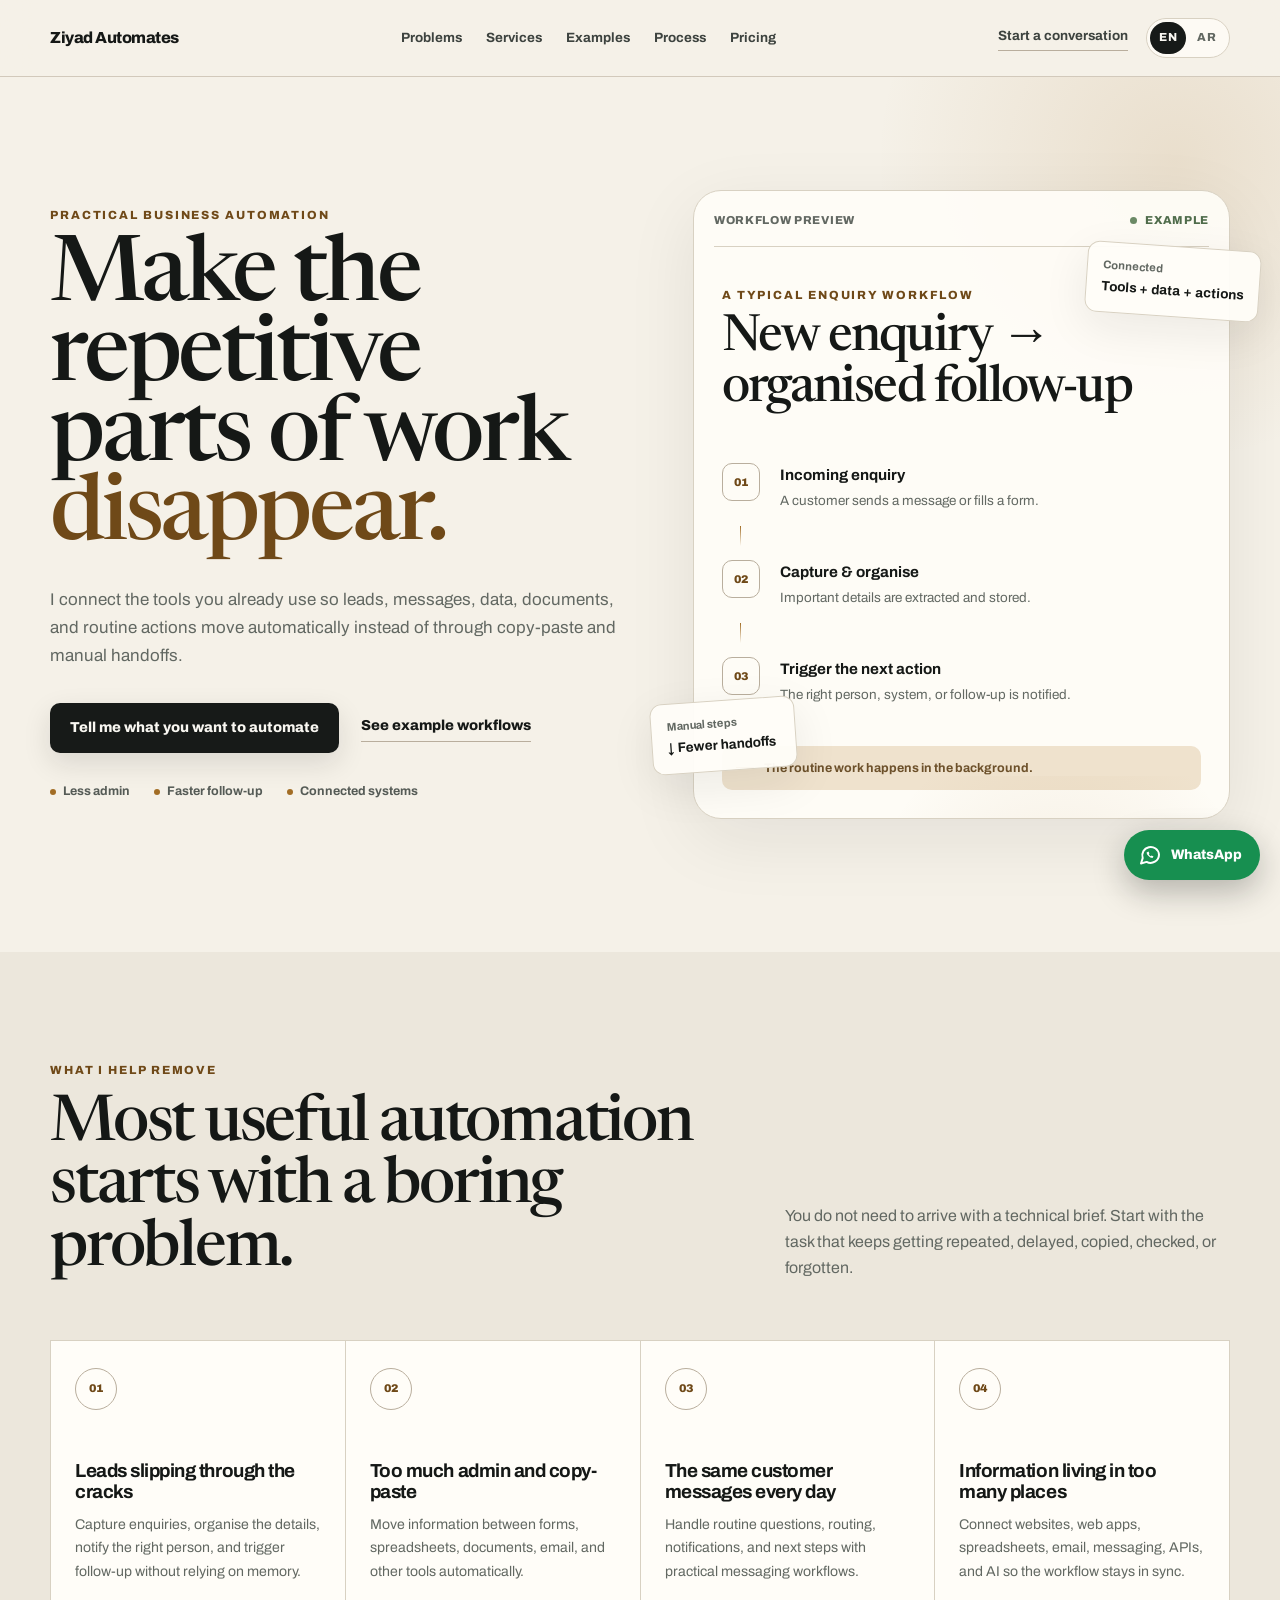
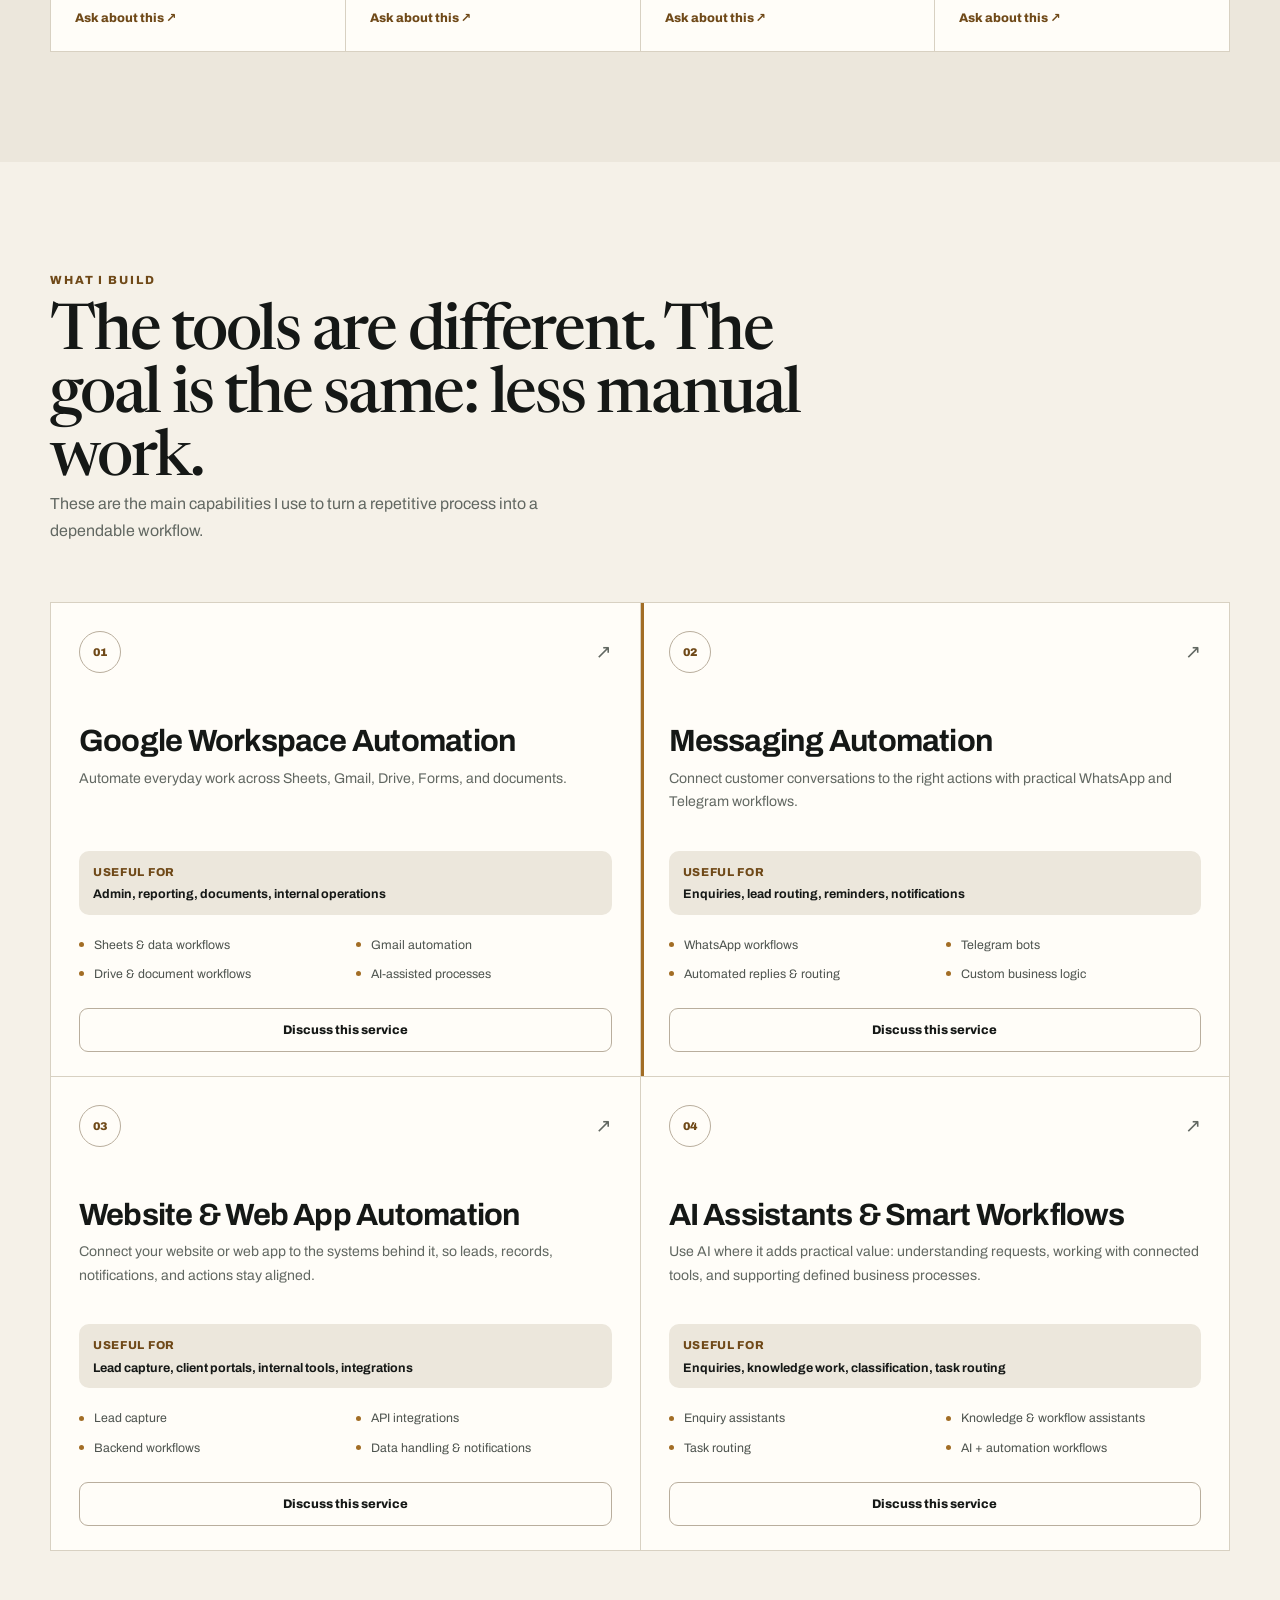
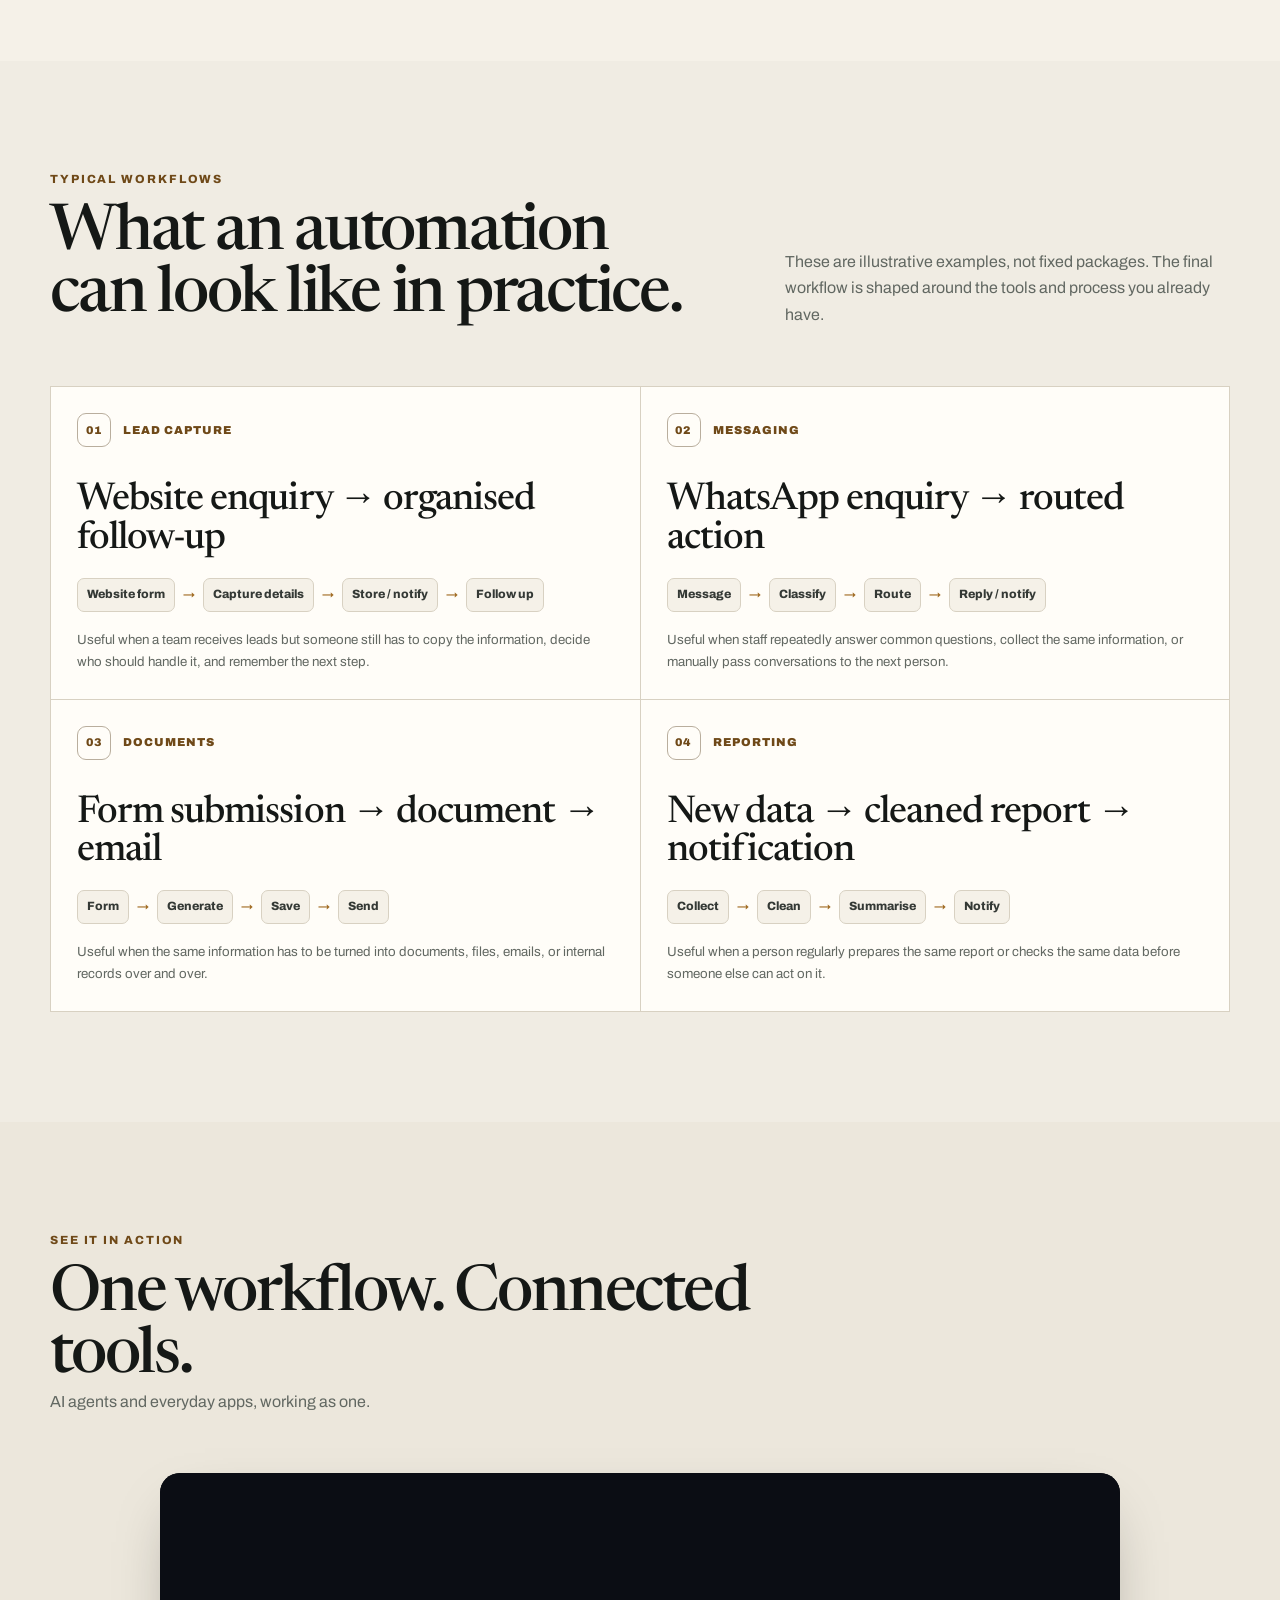
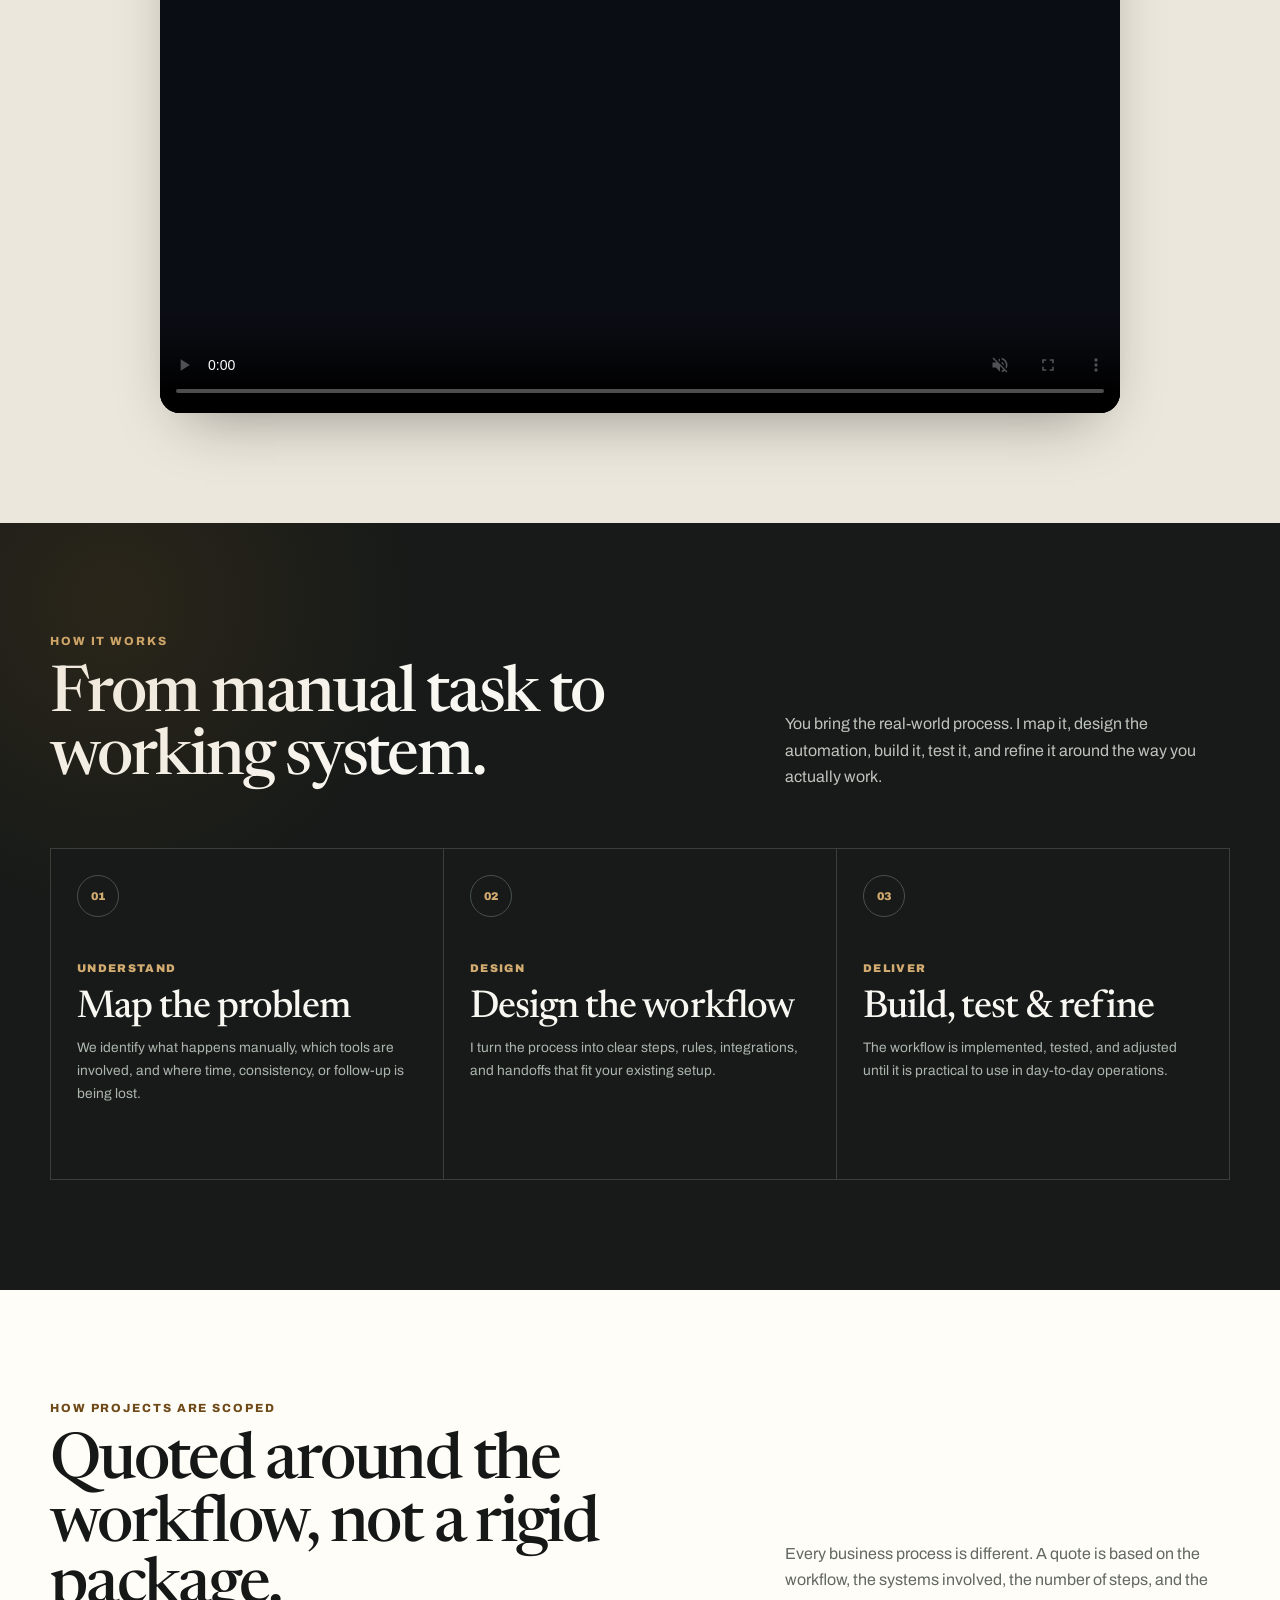
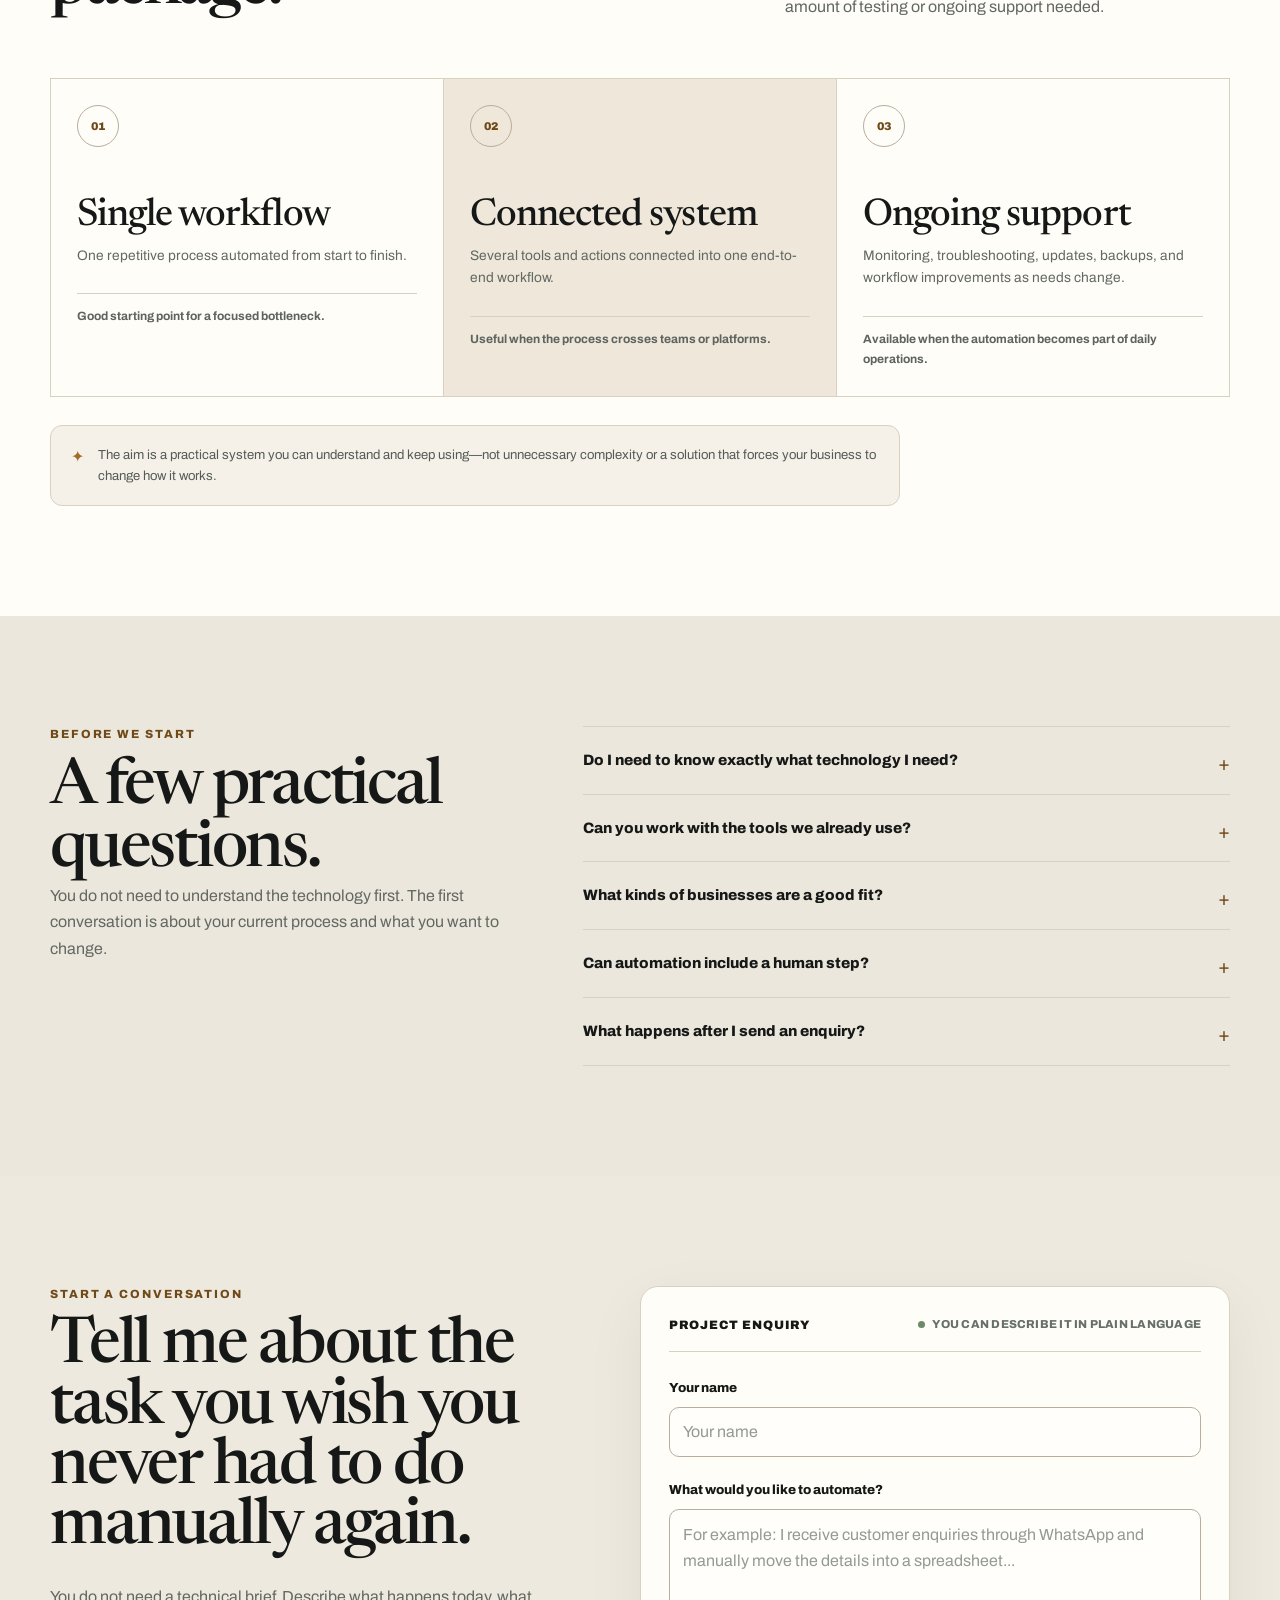
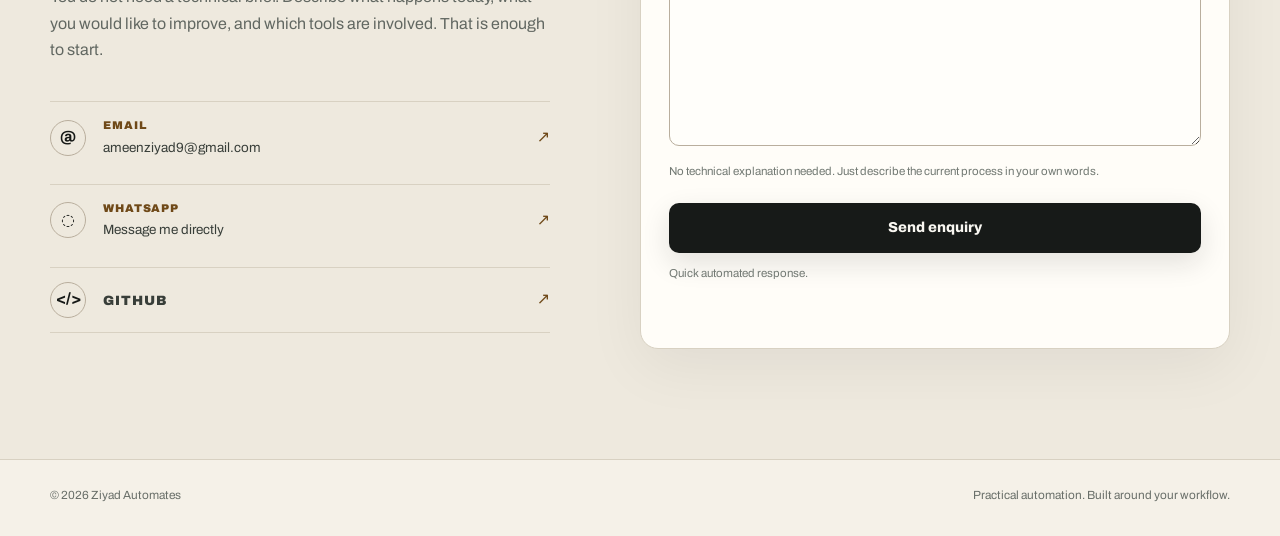
==== commit 28a12322: "." ====
--- a/index.html
+++ b/index.html
@@ -385,7 +385,7 @@
 <span aria-hidden="true" class="contact-icon" dir="ltr">&lt;/&gt;</span>
 <span class="contact-link-copy">
 <span class="contact-label">GitHub</span>
-<span>More about me</span>
+
 </span>
 <span aria-hidden="true" class="contact-link-arrow">↗</span>
 </a>
--- a/style.css
+++ b/style.css
@@ -292,7 +292,10 @@
 
 /* Video showcase sections */
 .showcase-frame {
+    position: relative;
+    width: 100%;
     max-width: 960px;
+    aspect-ratio: 16 / 9;
     margin: 2.5rem auto 0;
     border-radius: 20px;
     overflow: hidden;
@@ -300,10 +303,12 @@
     box-shadow: 0 24px 60px -24px rgba(0, 0, 0, 0.4);
 }
 .showcase-frame video {
+    position: absolute;
+    inset: 0;
     display: block;
     width: 100%;
-    height: auto;
-    aspect-ratio: 16 / 9;
+    height: 100%;
+    object-fit: contain;
     background: #0b0d14;
 }
 .agent-grid {
@@ -313,10 +318,12 @@
     align-items: center;
 }
 .agent-media {
+    position: relative;
     grid-column: 1;
     grid-row: 1;
     width: 100%;
     max-width: 460px;
+    aspect-ratio: 1080 / 1104;
     justify-self: center;
     border: 1px solid var(--line);
     border-radius: var(--radius-lg);
@@ -325,10 +332,12 @@
     box-shadow: var(--shadow);
 }
 .agent-media video {
+    position: absolute;
+    inset: 0;
     display: block;
     width: 100%;
-    height: auto;
-    aspect-ratio: 1080 / 1104;
+    height: 100%;
+    object-fit: contain;
     background: #000;
 }
 .agent-copy {
